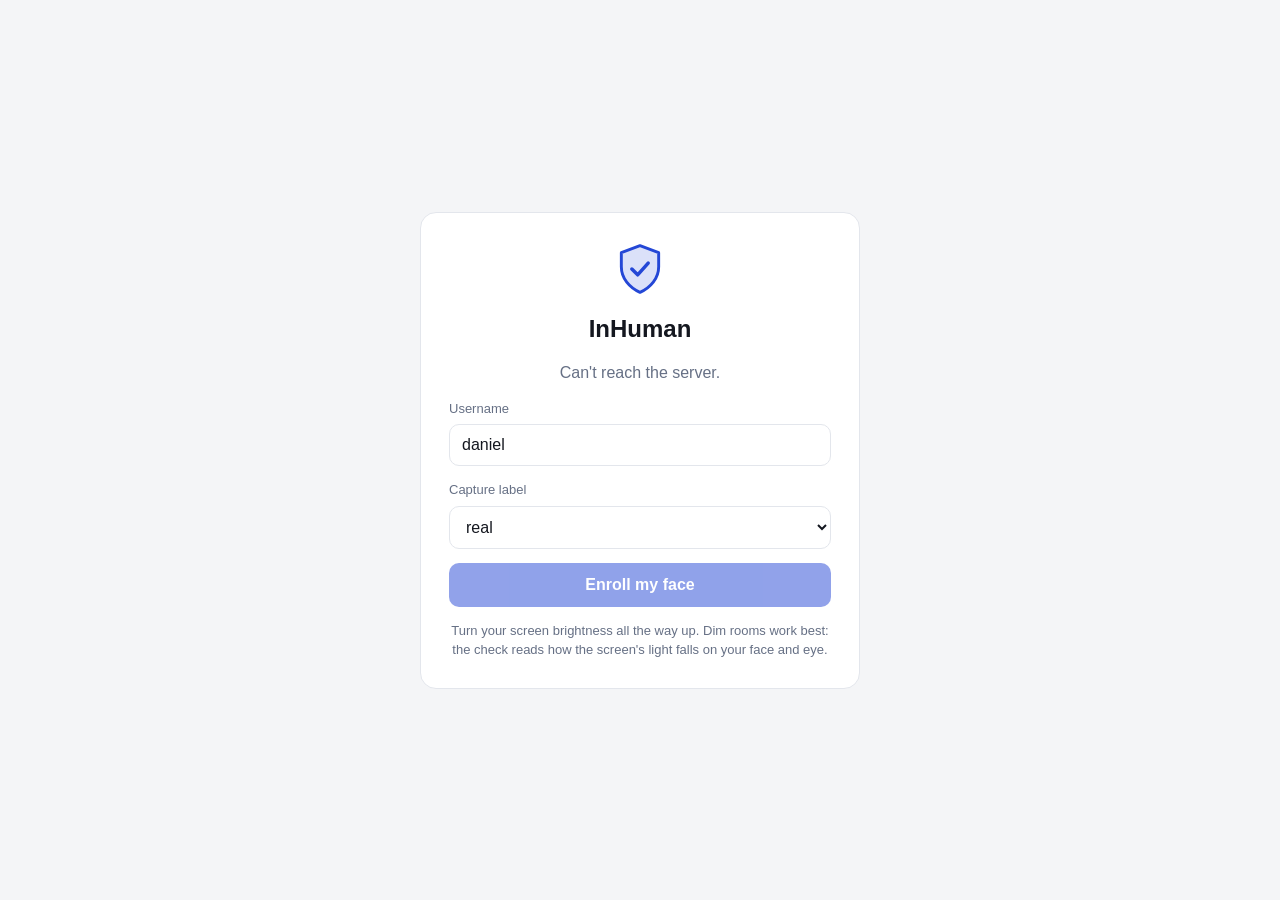
==== web/app/index.html @ 7c973fe4 "Web: vendored face+iris tracker, results replay, capture list - web/app/track.js wraps MediaPipe Fac" ====
<!doctype html>
<html lang="en">
<head>
<meta charset="utf-8">
<meta name="viewport" content="width=device-width, initial-scale=1">
<title>InHuman</title>
<link rel="stylesheet" href="style.css">
<link rel="stylesheet" href="results.css">
</head>
<body>
<main id="app">

  <!-- Home: waiting for a sign-in request -->
  <section id="home" class="screen">
    <div class="card center">
      <div class="logo" aria-hidden="true">
        <svg viewBox="0 0 48 48" width="56" height="56"><path d="M24 4 8 10v12c0 10 7 18 16 22 9-4 16-12 16-22V10L24 4Z" fill="currentColor" opacity=".16"/><path d="M24 4 8 10v12c0 10 7 18 16 22 9-4 16-12 16-22V10L24 4Z" fill="none" stroke="currentColor" stroke-width="2.5" stroke-linejoin="round"/><path d="m17 24 5 5 9-10" fill="none" stroke="currentColor" stroke-width="3" stroke-linecap="round" stroke-linejoin="round"/></svg>
      </div>
      <h1>InHuman</h1>
      <p id="injectNote" class="testNote" hidden>Attack test: the camera is replaced by the live face swap</p>
      <p id="status" class="muted">Connecting…</p>
      <label class="field">Username
        <input id="user" autocomplete="off" spellcheck="false">
      </label>
      <div class="row">
        <label class="field grow">Capture label
          <select id="label">
            <option>real</option><option>screen-attack</option><option>inject-attack</option><option>replay</option><option>print</option>
          </select>
        </label>
      </div>
      <button id="btnTest" class="secondary" hidden>Run a test check</button>
      <button id="btnEnroll" class="primary">Enroll my face</button>
      <p class="fine muted">Turn your screen brightness all the way up. Dim rooms work best: the check reads how the screen's light falls on your face and eye.</p>
    </div>
  </section>

  <!-- Approve a request from a relying party -->
  <section id="approve" class="screen" hidden>
    <div class="card center">
      <h1>Sign-in request</h1>
      <p id="approveText" class="muted"></p>
      <button id="btnApprove" class="primary">Verify it's me</button>
      <button id="btnDeny" class="danger">Deny</button>
    </div>
  </section>

  <!-- Photosensitivity warning -->
  <section id="warning" class="screen" hidden>
    <div class="card center">
      <div class="warn" aria-hidden="true">⚠</div>
      <h1>Flashing colors ahead</h1>
      <p class="muted">This check fills the screen with bright colored shapes for about 5 seconds. Don't continue if you have photosensitive epilepsy. Press Esc at any time to stop.</p>
      <button id="btnContinue" class="primary">Continue</button>
      <button id="btnCancelWarn" class="secondary">Cancel</button>
    </div>
  </section>

  <!-- Camera steps: selfie, then lean in -->
  <section id="camera" class="screen" hidden>
    <div class="viewfinder">
      <video id="video" playsinline muted></video>
      <div id="guide" class="guide"></div>
      <div id="ring" class="ring" hidden><div class="eye"></div></div>
      <div id="camBanner" class="banner"></div>
      <div id="countdown" class="countdown" hidden></div>
      <div class="controls">
        <button id="btnShutter" class="shutter" aria-label="Take selfie"></button>
        <button id="btnReady" class="primary" hidden>I'm in position</button>
        <button id="btnCancelCam" class="ghost">Cancel</button>
      </div>
    </div>
  </section>

  <!-- Full-screen flash stage -->
  <div id="stage" hidden>
    <svg id="shape" xmlns="http://www.w3.org/2000/svg"></svg>
  </div>

  <section id="uploading" class="screen" hidden>
    <div class="card center">
      <div class="spinner"></div>
      <p id="uploadText" class="muted">Checking the light response and eye reflection…</p>
    </div>
  </section>

  <section id="results" class="screen" hidden>
    <div class="resultsWrap">
      <div id="verdict" class="verdict"></div>
      <div id="tiles" class="tiles"></div>
      <p id="timing" class="fine muted center"></p>
      <button id="btnDone" class="primary">Done</button>
    </div>
  </section>

  <div id="toast" class="toast" hidden></div>
</main>
<script src="app.js"></script>
<script src="results.js"></script>
<script type="module" src="track.js"></script>
</body>
</html>
---- web/app/style.css ----
:root {
  --bg: #f4f5f7; --card: #ffffff; --ink: #14171f; --muted: #667085; --line: #e3e6ec;
  --accent: #2447d6; --green: #12805c; --green-bg: #e3f6ee; --red: #b42318; --red-bg: #fdecea;
  --yellow: #9a6700; --yellow-bg: #fff4d6;
}
@media (prefers-color-scheme: dark) {
  :root { --bg: #0e1116; --card: #171b22; --ink: #eef1f6; --muted: #98a2b3; --line: #2a303b;
    --accent: #7d9bff; --green: #4ad6a3; --green-bg: #10302a; --red: #ff8a7a; --red-bg: #3a1815;
    --yellow: #f2c14e; --yellow-bg: #362b0e; }
}
* { box-sizing: border-box; }
html, body { height: 100%; }
body { margin: 0; background: var(--bg); color: var(--ink);
  font: 16px/1.5 -apple-system, BlinkMacSystemFont, "Segoe UI", Inter, sans-serif; }
[hidden] { display: none !important; }

.screen { min-height: 100vh; display: grid; place-items: center; padding: 24px 16px; }
.card { width: min(440px, 100%); background: var(--card); border: 1px solid var(--line);
  border-radius: 16px; padding: 28px; display: flex; flex-direction: column; gap: 14px; }
.center { text-align: center; align-items: stretch; }
.logo { color: var(--accent); display: flex; justify-content: center; }
.warn { font-size: 46px; color: var(--yellow); line-height: 1; }
h1 { font-size: 24px; margin: 0; }
.muted { color: var(--muted); margin: 0; }
.fine { font-size: 13px; }
.testNote { margin: 0; padding: 8px 10px; border-radius: 10px; background: var(--red-bg); color: var(--red); font-size: 13px; font-weight: 600; }
.row { display: flex; gap: 10px; } .grow { flex: 1; }
.field { display: flex; flex-direction: column; gap: 6px; font-size: 13px; color: var(--muted); text-align: left; }
input, select { padding: 11px 12px; border-radius: 10px; border: 1px solid var(--line);
  background: transparent; color: var(--ink); font-size: 16px; }
button { padding: 13px 16px; border: 0; border-radius: 10px; font-size: 16px; font-weight: 600; cursor: pointer; }
button:disabled { opacity: .5; cursor: default; }
.primary { background: var(--accent); color: #fff; }
.secondary { background: transparent; color: var(--ink); border: 1px solid var(--line); }
.danger { background: transparent; color: var(--red); }
.ghost { background: rgba(0,0,0,.45); color: #fff; }

/* Camera */
#camera { padding: 0; background: #000; }
.viewfinder { position: relative; width: 100vw; height: 100vh; overflow: hidden; }
#video { width: 100%; height: 100%; object-fit: cover; transform: scaleX(-1); background: #000; }
.guide { position: absolute; left: 50%; top: 50%; transform: translate(-50%, -50%);
  border: 3px dashed rgba(255,255,255,.9); border-radius: 50%; pointer-events: none;
  transition: width .35s ease, height .35s ease; }
.guide.selfie { width: 44vh; height: 58vh; }
.guide.close { display: none; }
/* Iris-sized ring: a precise distance cue (sized in app.js from the camera frame). */
.ring { position: absolute; left: 50%; top: 50%; transform: translate(-50%, -50%); border: 3px solid #fff;
  border-radius: 50%; pointer-events: none; box-shadow: 0 0 0 1px rgba(0,0,0,.35); }
/* Locked onto a real eye: the ring stops being a target and becomes a readout. */
.ring.tracked { border-color: #7d9bff; border-style: solid; box-shadow: 0 0 0 1px rgba(0,0,0,.45), 0 0 22px rgba(125,155,255,.55); }
.ring.tracked.near { border-color: #3ddc97; box-shadow: 0 0 0 1px rgba(0,0,0,.45), 0 0 26px rgba(61,220,151,.7); }
.ring.tracked .eye { opacity: .35; }
.ring .eye { position: absolute; left: 50%; top: 50%; width: 270%; height: 135%; transform: translate(-50%, -50%);
  border: 2px solid rgba(255,255,255,.55); border-radius: 50%; }
.banner { position: absolute; top: 20px; left: 50%; transform: translateX(-50%); width: min(620px, 92vw);
  background: rgba(20,23,31,.72); color: #fff; backdrop-filter: blur(10px); border-radius: 14px;
  padding: 14px 18px; text-align: center; }
.banner b { display: block; font-size: 20px; margin-bottom: 4px; }
.banner small { display: block; opacity: .75; margin-top: 6px; font-size: 13px; }
.controls { position: absolute; bottom: 28px; left: 0; right: 0; display: flex; flex-direction: column;
  align-items: center; gap: 12px; }
.shutter { width: 74px; height: 74px; border-radius: 50%; background: #fff; border: 5px solid rgba(0,0,0,.25); padding: 0; }
.countdown { position: absolute; inset: 0; display: grid; place-items: center; color: #fff;
  font-size: 160px; font-weight: 800; text-shadow: 0 4px 30px rgba(0,0,0,.6); }

/* Flash stage: fills the screen, no chrome, no transitions (changes must be hard steps) */
#stage { position: fixed; inset: 0; background: #000; z-index: 50; cursor: none; }
#shape { position: absolute; inset: 0; width: 100%; height: 100%; }

.spinner { width: 40px; height: 40px; margin: 0 auto; border-radius: 50%; border: 4px solid var(--accent);
  border-right-color: transparent; animation: spin .9s linear infinite; }
@keyframes spin { to { transform: rotate(360deg); } }

.toast { position: fixed; left: 50%; bottom: 28px; transform: translateX(-50%); z-index: 60;
  background: var(--red-bg); color: var(--red); border: 1px solid currentColor; border-radius: 12px;
  padding: 12px 16px; width: min(560px, 92vw); text-align: center; }
---- web/app/results.css ----
/* Results */
#results { align-items: start; }
.resultsWrap { width: min(760px, 100%); display: flex; flex-direction: column; gap: 14px; padding-bottom: 40px; }
.verdict { border-radius: 16px; padding: 18px 20px; display: flex; gap: 16px; align-items: center; }
.verdict .mark { font-size: 40px; line-height: 1; }
.verdict h2 { margin: 0; font-size: 22px; } .verdict p { margin: 2px 0 0; }
.verdict.verified { background: var(--green-bg); color: var(--green); }
.verdict.unverified { background: var(--red-bg); color: var(--red); }
.verdict.unverifiable { background: var(--yellow-bg); color: var(--yellow); }
.tiles { display: grid; grid-template-columns: repeat(auto-fit, minmax(330px, 1fr)); gap: 12px; }
.tile { background: var(--card); border: 1px solid var(--line); border-radius: 16px; padding: 16px;
  display: flex; flex-direction: column; gap: 8px; }
.tile .name { display: flex; align-items: center; gap: 8px; font-size: 12px; font-weight: 600;
  letter-spacing: .05em; text-transform: uppercase; color: var(--muted); }
.dot { width: 11px; height: 11px; border-radius: 50%; }
.dot.green { background: var(--green); } .dot.red { background: var(--red); } .dot.yellow { background: var(--yellow); }
.tile .headline { font-size: 20px; font-weight: 650; }
.tile .detail { font-size: 13px; color: var(--muted); }
.tile canvas { width: 100%; height: 120px; }
.crops { display: grid; grid-template-columns: repeat(auto-fill, minmax(84px, 1fr)); gap: 8px; }
.crop img { width: 100%; border-radius: 8px; display: block; image-rendering: pixelated; }
.crop .cap { font-size: 11px; color: var(--muted); display: flex; gap: 4px; justify-content: center; align-items: center; }
.ok { color: var(--green); } .bad { color: var(--red); }
.selfieThumb { width: 84px; height: 84px; border-radius: 50%; object-fit: cover; transform: scaleX(-1); }
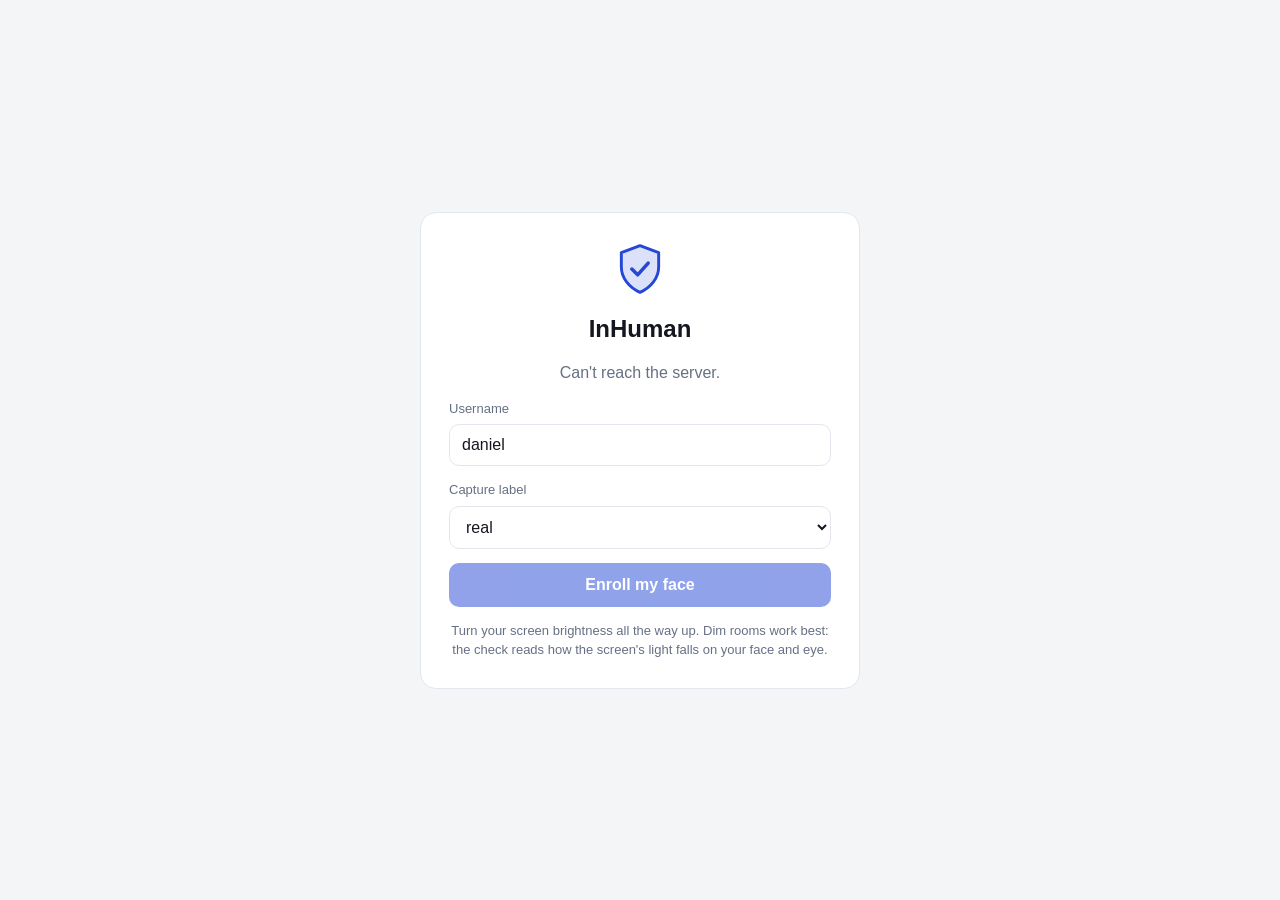
==== commit 572b12ad: "Web: hands-free check driven by live face tracking The selfie fires when the face is framed and stil" ====
--- a/web/app/index.html
+++ b/web/app/index.html
@@ -4,7 +4,9 @@
 <meta charset="utf-8">
 <meta name="viewport" content="width=device-width, initial-scale=1">
 <title>InHuman</title>
+<link rel="stylesheet" href="tokens.css">
 <link rel="stylesheet" href="style.css">
+<link rel="stylesheet" href="camera.css">
 <link rel="stylesheet" href="results.css">
 </head>
 <body>
@@ -63,6 +65,10 @@
       <div id="guide" class="guide"></div>
       <div id="ring" class="ring" hidden><div class="eye"></div></div>
       <div id="camBanner" class="banner"></div>
+      <div id="hud" class="hud" hidden>
+        <div class="hudDot"></div>
+        <div><div id="hudMain" class="hudMain"></div><div id="hudSub" class="hudSub num"></div></div>
+      </div>
       <div id="countdown" class="countdown" hidden></div>
       <div class="controls">
         <button id="btnShutter" class="shutter" aria-label="Take selfie"></button>
--- a/web/app/tokens.css
+++ b/web/app/tokens.css
@@ -0,0 +1,35 @@
+/* InHuman design tokens. One look everywhere: dark, minimal, instrument-like.
+   Every InHuman surface (app shell, camera HUD, results, the panel embedded in a relying
+   party's page) reads these; nothing hard-codes a colour. */
+:root {
+  --bg: #0a0c10;            /* page */
+  --surface: #11141a;       /* cards */
+  --raised: #171b23;        /* things on cards */
+  --line: #232936;          /* 1px hairlines */
+  --text: #eceff5;
+  --text-2: #9aa3b5;        /* secondary */
+  --text-3: #5f6878;        /* labels, captions */
+
+  --accent: #6e8bff;        /* brand, tracking, progress */
+  --accent-soft: rgba(110, 139, 255, .14);
+  --ok: #35d49a;            /* verified */
+  --ok-soft: rgba(53, 212, 154, .13);
+  --bad: #ff5d5d;           /* rejected */
+  --bad-soft: rgba(255, 93, 93, .13);
+  --warn: #ffb547;          /* couldn't verify */
+  --warn-soft: rgba(255, 181, 71, .13);
+
+  --font: -apple-system, BlinkMacSystemFont, "SF Pro Text", Inter, "Segoe UI", sans-serif;
+  --mono: ui-monospace, "SF Mono", SFMono-Regular, Menlo, monospace;
+  --r-sm: 10px; --r: 14px; --r-lg: 20px;
+  --ease: cubic-bezier(.2, .8, .2, 1);
+  --fast: 180ms; --med: 320ms; --slow: 520ms;
+}
+
+/* Small uppercase data label, used above every number. */
+.label { font: 600 11px/1 var(--mono); letter-spacing: .08em; text-transform: uppercase; color: var(--text-3); }
+.num { font-variant-numeric: tabular-nums; }
+
+@media (prefers-reduced-motion: reduce) {
+  *, *::before, *::after { animation-duration: 1ms !important; transition-duration: 1ms !important; }
+}
--- a/web/app/style.css
+++ b/web/app/style.css
@@ -35,39 +35,6 @@
 .danger { background: transparent; color: var(--red); }
 .ghost { background: rgba(0,0,0,.45); color: #fff; }
 
-/* Camera */
-#camera { padding: 0; background: #000; }
-.viewfinder { position: relative; width: 100vw; height: 100vh; overflow: hidden; }
-#video { width: 100%; height: 100%; object-fit: cover; transform: scaleX(-1); background: #000; }
-.guide { position: absolute; left: 50%; top: 50%; transform: translate(-50%, -50%);
-  border: 3px dashed rgba(255,255,255,.9); border-radius: 50%; pointer-events: none;
-  transition: width .35s ease, height .35s ease; }
-.guide.selfie { width: 44vh; height: 58vh; }
-.guide.close { display: none; }
-/* Iris-sized ring: a precise distance cue (sized in app.js from the camera frame). */
-.ring { position: absolute; left: 50%; top: 50%; transform: translate(-50%, -50%); border: 3px solid #fff;
-  border-radius: 50%; pointer-events: none; box-shadow: 0 0 0 1px rgba(0,0,0,.35); }
-/* Locked onto a real eye: the ring stops being a target and becomes a readout. */
-.ring.tracked { border-color: #7d9bff; border-style: solid; box-shadow: 0 0 0 1px rgba(0,0,0,.45), 0 0 22px rgba(125,155,255,.55); }
-.ring.tracked.near { border-color: #3ddc97; box-shadow: 0 0 0 1px rgba(0,0,0,.45), 0 0 26px rgba(61,220,151,.7); }
-.ring.tracked .eye { opacity: .35; }
-.ring .eye { position: absolute; left: 50%; top: 50%; width: 270%; height: 135%; transform: translate(-50%, -50%);
-  border: 2px solid rgba(255,255,255,.55); border-radius: 50%; }
-.banner { position: absolute; top: 20px; left: 50%; transform: translateX(-50%); width: min(620px, 92vw);
-  background: rgba(20,23,31,.72); color: #fff; backdrop-filter: blur(10px); border-radius: 14px;
-  padding: 14px 18px; text-align: center; }
-.banner b { display: block; font-size: 20px; margin-bottom: 4px; }
-.banner small { display: block; opacity: .75; margin-top: 6px; font-size: 13px; }
-.controls { position: absolute; bottom: 28px; left: 0; right: 0; display: flex; flex-direction: column;
-  align-items: center; gap: 12px; }
-.shutter { width: 74px; height: 74px; border-radius: 50%; background: #fff; border: 5px solid rgba(0,0,0,.25); padding: 0; }
-.countdown { position: absolute; inset: 0; display: grid; place-items: center; color: #fff;
-  font-size: 160px; font-weight: 800; text-shadow: 0 4px 30px rgba(0,0,0,.6); }
-
-/* Flash stage: fills the screen, no chrome, no transitions (changes must be hard steps) */
-#stage { position: fixed; inset: 0; background: #000; z-index: 50; cursor: none; }
-#shape { position: absolute; inset: 0; width: 100%; height: 100%; }
-
 .spinner { width: 40px; height: 40px; margin: 0 auto; border-radius: 50%; border: 4px solid var(--accent);
   border-right-color: transparent; animation: spin .9s linear infinite; }
 @keyframes spin { to { transform: rotate(360deg); } }
--- a/web/app/camera.css
+++ b/web/app/camera.css
@@ -0,0 +1,53 @@
+/* Camera steps, the tracking HUD and the full-screen flash stage. Owned by the check flow (app.js). */
+/* Camera */
+#camera { padding: 0; background: #000; }
+.viewfinder { position: relative; width: 100vw; height: 100vh; overflow: hidden; }
+#video { width: 100%; height: 100%; object-fit: cover; transform: scaleX(-1); background: #000; }
+.guide { position: absolute; left: 50%; top: 50%; transform: translate(-50%, -50%);
+  border: 3px dashed rgba(255,255,255,.9); border-radius: 50%; pointer-events: none;
+  transition: width .35s ease, height .35s ease; }
+.guide.selfie { width: 44vh; height: 58vh; }
+.guide.close { display: none; }
+.guide.locked { border-color: var(--ok); border-style: solid; }
+/* Iris ring. Before tracking it is a target at the centre; once the tracker has the eye it
+   sits on the iris at true size and becomes a readout. */
+.ring { position: absolute; left: 50%; top: 50%; transform: translate(-50%, -50%);
+  border: 2px solid rgba(255,255,255,.85); border-radius: 50%; pointer-events: none;
+  box-shadow: 0 0 0 1px rgba(0,0,0,.35);
+  transition: width var(--fast) var(--ease), height var(--fast) var(--ease),
+              left var(--fast) var(--ease), top var(--fast) var(--ease), border-color var(--fast); }
+.ring.tracked { border-color: var(--accent); box-shadow: 0 0 0 1px rgba(0,0,0,.45), 0 0 26px var(--accent-soft); }
+.ring.tracked.near { border-color: var(--ok); box-shadow: 0 0 0 1px rgba(0,0,0,.45), 0 0 30px var(--ok-soft); }
+.ring.tracked .eye { opacity: .3; }
+
+/* Live readout while tracking. */
+.hud { position: absolute; left: 50%; bottom: 122px; transform: translateX(-50%);
+  display: flex; align-items: center; gap: 12px; padding: 11px 18px 11px 14px;
+  background: rgba(10,12,16,.78); backdrop-filter: blur(14px); color: var(--text);
+  border: 1px solid var(--line); border-radius: 999px; pointer-events: none;
+  transition: border-color var(--fast) var(--ease); }
+.hud .hudDot { width: 9px; height: 9px; border-radius: 50%; background: var(--text-3); flex: none;
+  transition: background var(--fast); }
+.hud.hunting .hudDot { background: var(--text-3); animation: pulse 1.2s ease-in-out infinite; }
+.hud.warn { border-color: var(--warn); } .hud.warn .hudDot { background: var(--warn); }
+.hud.good { border-color: var(--ok); } .hud.good .hudDot { background: var(--ok); }
+.hudMain { font-size: 15px; font-weight: 650; line-height: 1.2; }
+.hudSub { font: 500 12px/1.3 var(--mono); color: var(--text-2); }
+@keyframes pulse { 0%, 100% { opacity: .35; } 50% { opacity: 1; } }
+.ring .eye { position: absolute; left: 50%; top: 50%; width: 270%; height: 135%; transform: translate(-50%, -50%);
+  border: 2px solid rgba(255,255,255,.55); border-radius: 50%; }
+.banner { position: absolute; top: 20px; left: 50%; transform: translateX(-50%); width: min(620px, 92vw);
+  background: rgba(20,23,31,.72); color: #fff; backdrop-filter: blur(10px); border-radius: 14px;
+  padding: 14px 18px; text-align: center; }
+.banner b { display: block; font-size: 20px; margin-bottom: 4px; }
+.banner small { display: block; opacity: .75; margin-top: 6px; font-size: 13px; }
+.controls { position: absolute; bottom: 28px; left: 0; right: 0; display: flex; flex-direction: column;
+  align-items: center; gap: 12px; }
+.shutter { width: 74px; height: 74px; border-radius: 50%; background: #fff; border: 5px solid rgba(0,0,0,.25); padding: 0; }
+.countdown { position: absolute; inset: 0; display: grid; place-items: center; color: #fff;
+  font-size: 160px; font-weight: 800; text-shadow: 0 4px 30px rgba(0,0,0,.6); }
+
+/* Flash stage: fills the screen, no chrome, no transitions (changes must be hard steps) */
+#stage { position: fixed; inset: 0; background: #000; z-index: 50; cursor: none; }
+#shape { position: absolute; inset: 0; width: 100%; height: 100%; }
+
--- a/web/app/results.css
+++ b/web/app/results.css
@@ -1,25 +1,228 @@
-/* Results */
-#results { align-items: start; }
-.resultsWrap { width: min(760px, 100%); display: flex; flex-direction: column; gap: 14px; padding-bottom: 40px; }
-.verdict { border-radius: 16px; padding: 18px 20px; display: flex; gap: 16px; align-items: center; }
-.verdict .mark { font-size: 40px; line-height: 1; }
-.verdict h2 { margin: 0; font-size: 22px; } .verdict p { margin: 2px 0 0; }
-.verdict.verified { background: var(--green-bg); color: var(--green); }
-.verdict.unverified { background: var(--red-bg); color: var(--red); }
-.verdict.unverifiable { background: var(--yellow-bg); color: var(--yellow); }
-.tiles { display: grid; grid-template-columns: repeat(auto-fit, minmax(330px, 1fr)); gap: 12px; }
-.tile { background: var(--card); border: 1px solid var(--line); border-radius: 16px; padding: 16px;
-  display: flex; flex-direction: column; gap: 8px; }
-.tile .name { display: flex; align-items: center; gap: 8px; font-size: 12px; font-weight: 600;
-  letter-spacing: .05em; text-transform: uppercase; color: var(--muted); }
-.dot { width: 11px; height: 11px; border-radius: 50%; }
-.dot.green { background: var(--green); } .dot.red { background: var(--red); } .dot.yellow { background: var(--yellow); }
-.tile .headline { font-size: 20px; font-weight: 650; }
-.tile .detail { font-size: 13px; color: var(--muted); }
-.tile canvas { width: 100%; height: 120px; }
-.crops { display: grid; grid-template-columns: repeat(auto-fill, minmax(84px, 1fr)); gap: 8px; }
-.crop img { width: 100%; border-radius: 8px; display: block; image-rendering: pixelated; }
-.crop .cap { font-size: 11px; color: var(--muted); display: flex; gap: 4px; justify-content: center; align-items: center; }
-.ok { color: var(--green); } .bad { color: var(--red); }
-.selfieThumb { width: 84px; height: 84px; border-radius: 50%; object-fit: cover; transform: scaleX(-1); }
-
+/* Results screen: always dark, whatever the system theme. Everything is scoped under #results.
+   The variable names style.css uses (--bg, --card, --ink, ...) are redefined here too, so any
+   shared class (.primary, .muted) that lands inside the results screen takes the dark values. */
+
+#results {
+  --bg: #07090d; --surface: #0f131a; --surface2: #151a23; --hair: #232a36;
+  --text: #eef2f7; --text2: #b9c2d0; --muted: #8b96a8; --accent: #6ea8ff;
+  --ok: #3ddc97; --bad: #ff6b5e; --warn: #f2c14e;
+  --ok-rgb: 61,220,151; --bad-rgb: 255,107,94; --warn-rgb: 242,193,78; --accent-rgb: 110,168,255;
+  --card: var(--surface); --ink: var(--text); --line: var(--hair);
+  --green: var(--ok); --red: var(--bad); --yellow: var(--warn);
+  --green-bg: rgba(var(--ok-rgb), .12); --red-bg: rgba(var(--bad-rgb), .12); --yellow-bg: rgba(var(--warn-rgb), .12);
+  --mono: ui-monospace, "SF Mono", Menlo, Consolas, monospace;
+  --ease: cubic-bezier(.2, .8, .2, 1);
+  --st: var(--ok-rgb);
+  background: #07090d;
+  color: var(--text);
+  color-scheme: dark;
+  font-family: -apple-system, BlinkMacSystemFont, "SF Pro Display", "SF Pro Text", Inter, system-ui, sans-serif;
+  -webkit-font-smoothing: antialiased;
+  min-height: 100vh; min-height: 100dvh;
+  place-items: start center;
+  padding: clamp(20px, 4vh, 44px) 16px 48px;
+}
+/* The page behind the screen goes dark as well, so overscroll and the scrollbar match. */
+html:has(#results:not([hidden])) { background: #07090d; color-scheme: dark; }
+html:has(#results:not([hidden])) body { background: #07090d; }
+
+#results .st-ok { --st: var(--ok-rgb); }
+#results .st-bad { --st: var(--bad-rgb); }
+#results .st-warn { --st: var(--warn-rgb); }
+
+#results .resultsWrap { width: min(860px, 100%); display: flex; flex-direction: column; gap: 14px; }
+#results .num { font-family: var(--mono); font-variant-numeric: tabular-nums; letter-spacing: -.01em; }
+#results .eyebrow { font-size: 11px; font-weight: 600; letter-spacing: .12em; text-transform: uppercase; color: var(--muted); }
+#results .eyebrow.pad { padding: 4px 4px 0; }
+#results .tech { display: inline-flex; flex-wrap: wrap; gap: 6px; align-items: baseline; font-size: 12px; color: var(--muted); margin: 0; }
+#results .tech .num { font-size: 11.5px; }
+#results .techKey { font-size: 10px; letter-spacing: .1em; text-transform: uppercase; color: var(--muted); opacity: .8; }
+#results .muted { color: var(--muted); }
+
+/* Staged reveal */
+#results .rv { opacity: 0; transform: translateY(14px); animation: ih-rise 450ms var(--ease) both; animation-delay: calc(var(--i, 0) * 120ms); }
+@keyframes ih-rise { to { opacity: 1; transform: none; } }
+
+/* ---------- Hero ---------- */
+#results .hero {
+  position: relative; overflow: hidden; text-align: center;
+  padding: 40px 28px 30px; border-radius: 16px;
+  background: var(--surface); border: 1px solid var(--hair);
+  box-shadow: 0 0 0 1px rgba(var(--st), .08), 0 30px 90px -30px rgba(var(--st), .35), 0 0 60px -20px rgba(var(--st), .25);
+  display: flex; flex-direction: column; align-items: center; gap: 8px;
+}
+#results .heroGlow { position: absolute; inset: -40% 0 auto; height: 150%; pointer-events: none;
+  background: radial-gradient(60% 55% at 50% 22%, rgba(var(--st), .16), transparent 70%); }
+#results .mark { width: 108px; height: 108px; position: relative; filter: drop-shadow(0 0 14px rgba(var(--st), .35)); }
+#results .mk-ticks { fill: none; stroke: rgba(var(--st), .35); stroke-width: 1.2; stroke-dasharray: 1 5.5; stroke-linecap: butt; opacity: 0;
+  animation: ih-fade 600ms var(--ease) 700ms both; }
+#results .mk-disc { fill: rgba(var(--st), .09); opacity: 0; animation: ih-fade 500ms var(--ease) 350ms both; }
+#results .mk-ring { fill: none; stroke: rgb(var(--st)); stroke-width: 2.5; stroke-linecap: round;
+  stroke-dasharray: 100; stroke-dashoffset: 100; animation: ih-draw 750ms var(--ease) 120ms both; }
+#results .mk-glyph { fill: none; stroke: rgb(var(--st)); stroke-width: 5.5; stroke-linecap: round; stroke-linejoin: round;
+  stroke-dasharray: 100; stroke-dashoffset: 100; animation: ih-draw 420ms var(--ease) 620ms both; }
+#results .mk-late { animation-delay: 820ms; }
+#results .mk-dot { fill: rgb(var(--st)); opacity: 0; animation: ih-fade 250ms var(--ease) 1000ms both; }
+@keyframes ih-draw { 0% { stroke-dashoffset: 100; opacity: 0; } 2% { opacity: 1; } 100% { stroke-dashoffset: 0; opacity: 1; } }
+@keyframes ih-fade { to { opacity: 1; } }
+#results .heroTitle { margin: 10px 0 0; font-size: 34px; line-height: 1.12; font-weight: 700; letter-spacing: -.022em; }
+#results .heroWhy { margin: 0; max-width: 560px; font-size: 16.5px; line-height: 1.5; color: var(--text2); }
+#results .heroMeta { display: flex; flex-direction: column; align-items: center; gap: 10px; margin-top: 10px; }
+#results .chip { display: inline-block; padding: 4px 10px; border-radius: 999px; border: 1px solid var(--hair);
+  background: rgba(255,255,255,.02); font-size: 12px; color: var(--text2); }
+
+/* ---------- Panels ---------- */
+#results .stack { display: flex; flex-direction: column; gap: 14px; }
+#results .panel { background: var(--surface); border: 1px solid var(--hair); border-radius: 16px; padding: 20px; overflow: hidden; }
+#results .cardHead { display: flex; justify-content: space-between; align-items: flex-start; gap: 16px; margin-bottom: 18px; }
+#results .cardHead h3 { margin: 4px 0 6px; font-size: 20px; font-weight: 650; letter-spacing: -.015em; }
+#results .lede { margin: 0; font-size: 14px; line-height: 1.5; color: var(--muted); max-width: 560px; }
+#results .headStat { flex: none; display: inline-flex; align-items: center; gap: 8px; padding: 6px 11px; border-radius: 999px;
+  border: 1px solid var(--hair); background: var(--surface2); font-family: var(--mono); font-size: 12px; white-space: nowrap; color: var(--text2); }
+#results .dot { width: 8px; height: 8px; border-radius: 50%; flex: none; display: inline-block;
+  background: rgb(var(--st)); box-shadow: 0 0 8px rgba(var(--st), .6); }
+
+/* Meters: a track, a fill and a tick at the pass mark */
+#results .meter { margin: 14px 0 6px; }
+#results .bar { position: relative; height: 10px; border-radius: 999px; background: var(--surface2); border: 1px solid var(--hair); }
+#results .bar .fill { position: absolute; top: 0; bottom: 0; left: 0; border-radius: inherit; max-width: 100%;
+  background: linear-gradient(90deg, rgba(var(--accent-rgb), .45), var(--accent)); animation: ih-grow 900ms var(--ease) 500ms both; }
+#results .bar .fill.ok { background: linear-gradient(90deg, rgba(var(--ok-rgb), .4), var(--ok)); }
+#results .bar .fill.bad { background: linear-gradient(90deg, rgba(var(--bad-rgb), .4), var(--bad)); }
+#results .bar .fill.warn { background: linear-gradient(90deg, rgba(var(--warn-rgb), .4), var(--warn)); }
+@keyframes ih-grow { from { width: 0; } }
+#results .bar .tick { position: absolute; top: -5px; bottom: -5px; width: 2px; margin-left: -1px; border-radius: 1px; background: var(--text); }
+#results .scale { position: relative; display: flex; justify-content: space-between; margin-top: 8px; font-size: 11px; color: var(--muted); height: 14px; }
+#results .scale .pass { position: absolute; top: 0; transform: translateX(-50%); color: var(--text2); white-space: nowrap; }
+
+/* ---------- Punchline: face recognition vs InHuman ---------- */
+#results .panel.punch { padding: 0; }
+#results .versus { display: grid; grid-template-columns: 1fr auto 1fr; }
+#results .cell { padding: 20px 22px 18px; min-width: 0; }
+#results .vs { display: flex; align-items: center; justify-content: center; padding: 0 2px; position: relative; }
+#results .vs::before { content: ""; position: absolute; top: 18px; bottom: 18px; left: 50%; width: 1px; background: var(--hair); }
+#results .vs span { position: relative; z-index: 1; font-family: var(--mono); font-size: 11px; letter-spacing: .1em; text-transform: uppercase;
+  color: var(--muted); background: var(--surface); padding: 6px 4px; }
+#results .cellMain { display: flex; align-items: center; gap: 14px; margin-top: 12px; }
+#results .selfie { width: 64px; height: 64px; border-radius: 50%; object-fit: cover; transform: scaleX(-1); flex: none;
+  border: 1px solid var(--hair); box-shadow: 0 0 0 3px rgba(255,255,255,.03); background: var(--surface2); }
+#results .big { font-size: 40px; line-height: 1; font-weight: 600; letter-spacing: -.03em; }
+#results .big small { font-size: 16px; font-weight: 500; margin-left: 4px; letter-spacing: 0; color: var(--text2); }
+#results .big.dim { color: var(--muted); }
+#results .big.word { font-family: inherit; font-size: 24px; font-weight: 650; letter-spacing: -.02em; color: rgb(var(--st)); }
+#results .unit { margin-top: 6px; font-size: 13px; line-height: 1.35; color: var(--muted); }
+#results .say { display: inline-flex; align-items: center; gap: 7px; margin-top: 12px; font-size: 15px; font-weight: 600; letter-spacing: -.005em; }
+#results .say svg { width: 16px; height: 16px; }
+#results .say.ok { color: var(--ok); } #results .say.bad { color: var(--bad); } #results .say.warn { color: var(--warn); }
+#results .oursWord { display: flex; align-items: center; gap: 12px; margin-top: 12px; font-size: 32px; line-height: 1.05; font-weight: 700;
+  letter-spacing: -.025em; color: rgb(var(--st)); }
+#results .badge { display: inline-flex; align-items: center; justify-content: center; width: 40px; height: 40px; border-radius: 50%; flex: none;
+  background: rgba(var(--st), .14); box-shadow: inset 0 0 0 1px rgba(var(--st), .35); }
+#results .badge svg { width: 20px; height: 20px; }
+#results .oursWhy { margin-top: 10px; font-size: 15px; color: var(--text2); line-height: 1.4; }
+#results .sigs { display: flex; flex-wrap: wrap; gap: 6px 14px; margin-top: 14px; }
+#results .sig { display: inline-flex; align-items: center; gap: 6px; font-size: 12px; color: var(--muted); }
+#results .sig i { width: 7px; height: 7px; border-radius: 50%; }
+#results .sig.ok i { background: var(--ok); box-shadow: 0 0 6px rgba(var(--ok-rgb), .6); }
+#results .sig.bad i { background: var(--bad); box-shadow: 0 0 6px rgba(var(--bad-rgb), .6); }
+#results .sig.warn i { background: var(--warn); box-shadow: 0 0 6px rgba(var(--warn-rgb), .6); }
+#results .strip { display: flex; align-items: center; justify-content: center; gap: 10px; padding: 14px 20px; font-size: 16px; font-weight: 650;
+  letter-spacing: -.01em; border-top: 1px solid var(--hair); text-align: center; }
+#results .strip svg { width: 18px; height: 18px; flex: none; }
+#results .strip.ok { color: var(--ok); background: linear-gradient(90deg, rgba(var(--ok-rgb), .04), rgba(var(--ok-rgb), .12), rgba(var(--ok-rgb), .04)); }
+#results .strip.bad { color: var(--bad); background: linear-gradient(90deg, rgba(var(--bad-rgb), .04), rgba(var(--bad-rgb), .13), rgba(var(--bad-rgb), .04)); }
+#results .strip.warn { color: var(--warn); background: linear-gradient(90deg, rgba(var(--warn-rgb), .04), rgba(var(--warn-rgb), .12), rgba(var(--warn-rgb), .04)); }
+#results .strip.flat { color: var(--text2); background: var(--surface2); font-weight: 500; }
+
+/* ---------- Eye reflection ---------- */
+#results .film { display: flex; flex-wrap: wrap; justify-content: center; gap: 10px; }
+#results .crop { flex: 1 1 100px; min-width: 92px; max-width: 118px; margin: 0; opacity: 0;
+  animation: ih-pop 400ms var(--ease) both; animation-delay: calc(360ms + var(--j, 0) * 70ms); }
+@keyframes ih-pop { from { opacity: 0; transform: translateY(8px) scale(.97); } to { opacity: 1; transform: none; } }
+#results .cropImg { position: relative; aspect-ratio: 1; border-radius: 12px; overflow: hidden; background: #000;
+  box-shadow: 0 0 0 1px var(--hair); }
+#results .crop.ok .cropImg { box-shadow: 0 0 0 1px rgba(var(--ok-rgb), .45); }
+#results .crop.bad .cropImg { box-shadow: 0 0 0 1px rgba(var(--bad-rgb), .55); }
+#results .cropImg img { width: 100%; height: 100%; object-fit: cover; display: block; image-rendering: pixelated; }
+#results .stamp { position: absolute; top: 6px; right: 6px; width: 20px; height: 20px; border-radius: 50%; display: grid; place-items: center;
+  color: #07090d; background: var(--ok); box-shadow: 0 2px 8px rgba(0,0,0,.5); }
+#results .crop.bad .stamp { background: var(--bad); }
+#results .stamp svg { width: 13px; height: 13px; }
+#results .crop figcaption { display: flex; align-items: center; justify-content: center; gap: 7px; margin-top: 7px; font-size: 11px; color: var(--muted); }
+#results .screenGlyph { flex: none; display: block; }
+#results .readout { display: flex; flex-wrap: wrap; justify-content: space-between; align-items: center; gap: 8px 16px; margin-top: 16px; }
+#results .strong { font-size: 14px; color: var(--text); }
+#results .legendGlyph { display: inline-flex; align-items: center; gap: 8px; font-size: 12px; color: var(--muted); }
+#results .legendGlyph .screenGlyph { transform: scale(.75); transform-origin: right center; margin-right: -4px; }
+#results .facts { display: flex; flex-wrap: wrap; gap: 6px; margin-top: 12px; }
+#results .facts span { font-size: 11.5px; color: var(--muted); padding: 3px 8px; border-radius: 6px; background: var(--surface2); border: 1px solid var(--hair); }
+#results .empty { display: flex; gap: 18px; align-items: center; padding: 18px; border: 1px dashed var(--hair); border-radius: 12px; color: var(--text2); }
+#results .empty svg { width: 64px; height: 40px; flex: none; color: var(--muted); opacity: .8; }
+#results .empty p { margin: 0; font-size: 15px; line-height: 1.5; }
+#results .empty .tech { margin-top: 6px; }
+
+/* ---------- Light response ---------- */
+#results .lightBody { display: grid; grid-template-columns: 1fr 200px; gap: 20px; align-items: stretch; }
+#results .scopeBox { min-width: 0; border-radius: 12px; background: #090c12; border: 1px solid var(--hair); padding: 8px 8px 6px; }
+#results .scopeBox.none { display: grid; place-items: center; min-height: 160px; color: var(--muted); font-size: 14px; }
+#results canvas.scope { display: block; width: 100%; height: 180px; }
+#results .legend { display: flex; flex-wrap: wrap; gap: 6px 18px; padding: 8px 6px 2px; font-size: 12px; color: var(--muted); }
+#results .legend span { display: inline-flex; align-items: center; gap: 8px; }
+#results .ln { display: inline-block; width: 22px; height: 0; border-top: 2px solid var(--text2); }
+#results .ln.dash { border-top-style: dashed; opacity: .8; }
+#results .lagStat { display: flex; flex-direction: column; justify-content: center; padding: 10px 4px; }
+#results .lagStat .big { color: rgb(var(--st)); }
+#results .lagStat .meter { margin-top: 18px; }
+#results .lagStat .facts { margin-top: 10px; }
+
+/* ---------- Remaining checks ---------- */
+#results .panel.rows { display: flex; flex-direction: column; gap: 0; padding: 14px 20px; }
+#results .row { display: grid; grid-template-columns: auto 1fr auto auto; align-items: center; gap: 14px; padding: 13px 0; border-top: 1px solid var(--hair); }
+#results .row:nth-child(2) { border-top: 0; }
+#results .row .dot { margin-top: 1px; }
+#results .rowMain { min-width: 0; }
+#results .rowName { font-size: 15px; font-weight: 600; letter-spacing: -.005em; }
+#results .rowBlurb { font-size: 13px; color: var(--muted); margin-top: 2px; line-height: 1.4; }
+#results .rowDetail { font-size: 11.5px; color: var(--muted); margin-top: 6px; opacity: .85; overflow-wrap: anywhere; }
+#results .rowHead { font-size: 15px; color: var(--text); text-align: right; white-space: nowrap; }
+#results .spark { width: 96px; height: 26px; color: rgb(var(--st)); opacity: .9; }
+
+/* ---------- Footer ---------- */
+#results #btnDone { align-self: center; min-width: 220px; margin-top: 10px; padding: 14px 28px; border-radius: 12px;
+  background: var(--accent); color: #07090d; font-weight: 650; font-size: 16px; box-shadow: 0 8px 30px -10px rgba(var(--accent-rgb), .6);
+  transition: transform 250ms var(--ease), box-shadow 250ms var(--ease); }
+#results #btnDone:hover { transform: translateY(-1px); box-shadow: 0 12px 34px -10px rgba(var(--accent-rgb), .75); }
+#results #btnDone:active { transform: translateY(0); }
+#results .logLink { align-self: center; font-size: 13.5px; color: var(--muted); text-decoration: none; padding: 6px 10px; border-radius: 8px;
+  transition: color 250ms var(--ease), background 250ms var(--ease); }
+#results .logLink:hover { color: var(--text); background: rgba(255,255,255,.04); }
+
+/* ---------- Phone ---------- */
+@media (max-width: 640px) {
+  #results { padding: 20px 16px 40px; }
+  #results .hero { padding: 32px 18px 24px; }
+  #results .heroTitle { font-size: 28px; }
+  #results .heroWhy { font-size: 15.5px; }
+  #results .panel { padding: 16px; }
+  #results .cardHead { flex-direction: column; gap: 10px; margin-bottom: 14px; }
+  #results .cardHead h3 { font-size: 18px; }
+  #results .versus { grid-template-columns: 1fr; }
+  #results .cell { padding: 16px 16px 14px; }
+  #results .vs { padding: 0; }
+  #results .vs::before { top: 50%; bottom: auto; left: 16px; right: 16px; width: auto; height: 1px; }
+  #results .vs span { padding: 2px 8px; }
+  #results .lightBody { grid-template-columns: 1fr; }
+  #results .lagStat { flex-direction: row; flex-wrap: wrap; align-items: center; column-gap: 20px; padding: 2px 4px; }
+  #results .lagStat .unit { flex: 1; min-width: 140px; margin-top: 0; }
+  #results .lagStat .meter, #results .lagStat .facts { flex-basis: 100%; }
+  #results .lagStat .meter { margin-top: 12px; }
+  #results canvas.scope { height: 160px; }
+  #results .row { grid-template-columns: auto 1fr auto; }
+  #results .row .spark { display: none; }
+  #results #btnDone { align-self: stretch; }
+}
+
+@media (prefers-reduced-motion: reduce) {
+  #results .rv, #results .crop, #results .mk-ticks, #results .mk-disc, #results .mk-ring, #results .mk-glyph, #results .mk-dot, #results .bar .fill {
+    animation: none; opacity: 1; transform: none; stroke-dashoffset: 0; }
+}
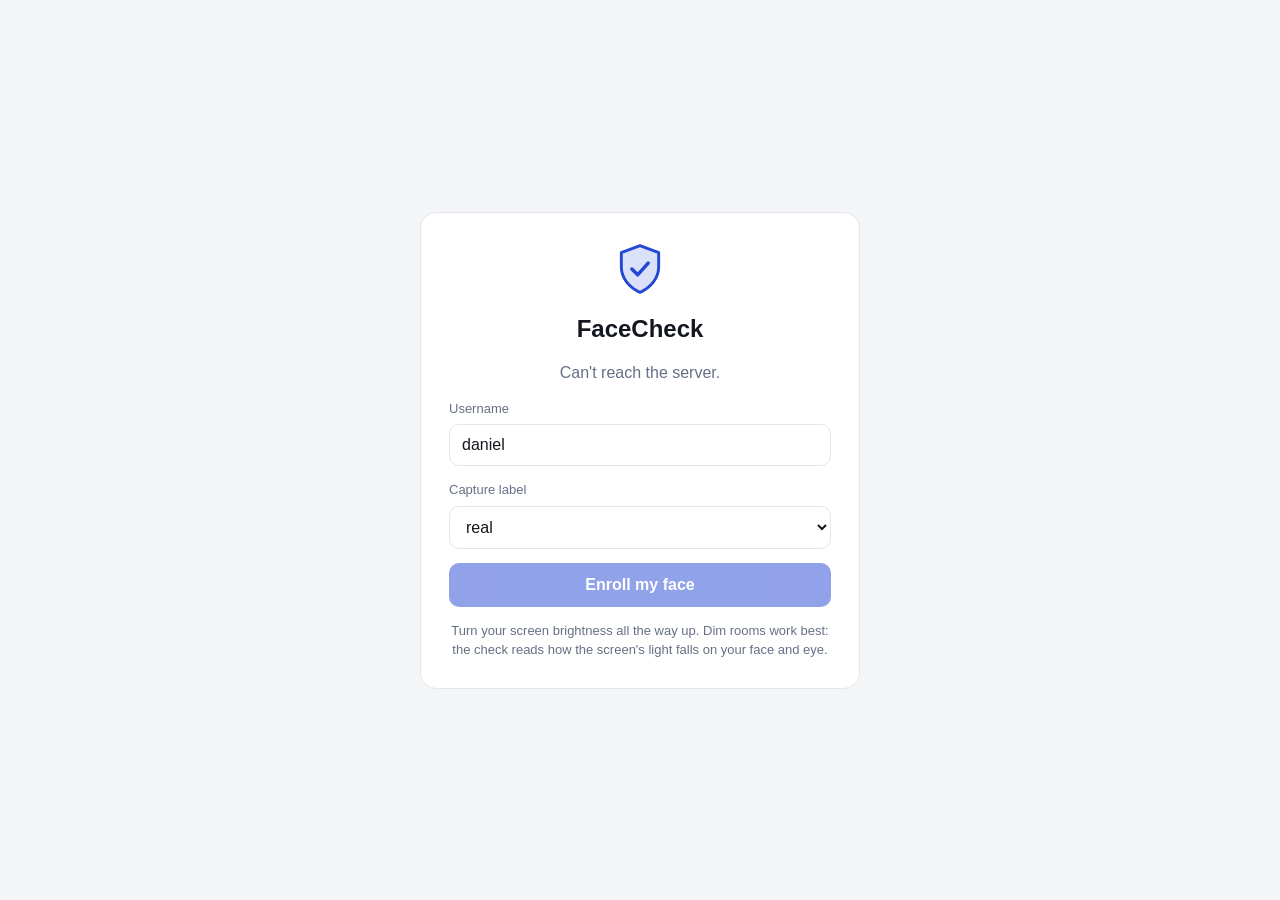
==== commit 1ec4180d: "Rename to FaceCheck; almond eye outline; head-on prompt; drop filler text - InHuman is FaceCheck eve" ====
--- a/web/app/index.html
+++ b/web/app/index.html
@@ -3,7 +3,7 @@
 <head>
 <meta charset="utf-8">
 <meta name="viewport" content="width=device-width, initial-scale=1">
-<title>InHuman</title>
+<title>FaceCheck</title>
 <link rel="stylesheet" href="tokens.css">
 <link rel="stylesheet" href="style.css">
 <link rel="stylesheet" href="camera.css">
@@ -18,7 +18,7 @@
       <div class="logo" aria-hidden="true">
         <svg viewBox="0 0 48 48" width="56" height="56"><path d="M24 4 8 10v12c0 10 7 18 16 22 9-4 16-12 16-22V10L24 4Z" fill="currentColor" opacity=".16"/><path d="M24 4 8 10v12c0 10 7 18 16 22 9-4 16-12 16-22V10L24 4Z" fill="none" stroke="currentColor" stroke-width="2.5" stroke-linejoin="round"/><path d="m17 24 5 5 9-10" fill="none" stroke="currentColor" stroke-width="3" stroke-linecap="round" stroke-linejoin="round"/></svg>
       </div>
-      <h1>InHuman</h1>
+      <h1>FaceCheck</h1>
       <p id="injectNote" class="testNote" hidden>Attack test: the camera is replaced by the live face swap</p>
       <p id="status" class="muted">Connecting…</p>
       <label class="field">Username
@@ -69,7 +69,10 @@
         <div class="hudDot"></div>
         <div><div id="hudMain" class="hudMain"></div><div id="hudSub" class="hudSub num"></div></div>
       </div>
-      <div id="countdown" class="countdown" hidden></div>
+      <div id="countdown" class="countdown" hidden>
+        <div id="countdownNum" class="countdownNum num"></div>
+        <div class="countdownNote">Look at the camera head-on and make sure nothing is covering your eyes</div>
+      </div>
       <div class="controls">
         <button id="btnShutter" class="shutter" aria-label="Take selfie"></button>
         <button id="btnReady" class="primary" hidden>I'm in position</button>
--- a/web/app/tokens.css
+++ b/web/app/tokens.css
@@ -1,5 +1,5 @@
-/* InHuman design tokens. One look everywhere: dark, minimal, instrument-like.
-   Every InHuman surface (app shell, camera HUD, results, the panel embedded in a relying
+/* FaceCheck design tokens. One look everywhere: dark, minimal, instrument-like.
+   Every FaceCheck surface (app shell, camera HUD, results, the panel embedded in a relying
    party's page) reads these; nothing hard-codes a colour. */
 :root {
   --bg: #0a0c10;            /* page */
--- a/web/app/camera.css
+++ b/web/app/camera.css
@@ -34,8 +34,14 @@
 .hudMain { font-size: 15px; font-weight: 650; line-height: 1.2; }
 .hudSub { font: 500 12px/1.3 var(--mono); color: var(--text-2); }
 @keyframes pulse { 0%, 100% { opacity: .35; } 50% { opacity: 1; } }
-.ring .eye { position: absolute; left: 50%; top: 50%; width: 270%; height: 135%; transform: translate(-50%, -50%);
-  border: 2px solid rgba(255,255,255,.55); border-radius: 50%; }
+/* Eye outline around the iris ring. An eye is pointed at the corners, not round: two arcs
+   meeting at a point each side. Built from one square rotated 45 degrees, with only the
+   opposite corners rounded, which leaves the left and right corners sharp. */
+.ring .eye { position: absolute; left: 50%; top: 50%; width: 112%; height: 112%;
+  border: 2px solid rgba(255,255,255,.5); border-radius: 0 78% 0 78%;
+  /* Applied right to left: rotate the square 45 degrees so the two square corners become
+     the eye's inner and outer corners, then stretch sideways so it is wider than tall. */
+  transform: translate(-50%, -50%) scaleX(1.7) rotate(-45deg); }
 .banner { position: absolute; top: 20px; left: 50%; transform: translateX(-50%); width: min(620px, 92vw);
   background: rgba(20,23,31,.72); color: #fff; backdrop-filter: blur(10px); border-radius: 14px;
   padding: 14px 18px; text-align: center; }
@@ -44,8 +50,12 @@
 .controls { position: absolute; bottom: 28px; left: 0; right: 0; display: flex; flex-direction: column;
   align-items: center; gap: 12px; }
 .shutter { width: 74px; height: 74px; border-radius: 50%; background: #fff; border: 5px solid rgba(0,0,0,.25); padding: 0; }
-.countdown { position: absolute; inset: 0; display: grid; place-items: center; color: #fff;
-  font-size: 160px; font-weight: 800; text-shadow: 0 4px 30px rgba(0,0,0,.6); }
+.countdown { position: absolute; inset: 0; display: flex; flex-direction: column;
+  align-items: center; justify-content: center; gap: 10px; color: #fff;
+  background: rgba(10,12,16,.55); backdrop-filter: blur(3px); }
+.countdownNum { font-size: 150px; font-weight: 800; line-height: 1; text-shadow: 0 4px 30px rgba(0,0,0,.6); }
+.countdownNote { max-width: min(520px, 86vw); text-align: center; font-size: 19px; font-weight: 600;
+  line-height: 1.35; text-shadow: 0 2px 14px rgba(0,0,0,.8); }
 
 /* Flash stage: fills the screen, no chrome, no transitions (changes must be hard steps) */
 #stage { position: fixed; inset: 0; background: #000; z-index: 50; cursor: none; }
--- a/web/app/results.css
+++ b/web/app/results.css
@@ -1,228 +1,172 @@
-/* Results screen: always dark, whatever the system theme. Everything is scoped under #results.
-   The variable names style.css uses (--bg, --card, --ink, ...) are redefined here too, so any
-   shared class (.primary, .muted) that lands inside the results screen takes the dark values. */
+/* Results screen. Colours, radii, fonts and motion all come from tokens.css.
+   Structure (built by results.js inside #results .resultsWrap):
+     #verdict.hero  ->  .compare  ->  #tiles .ev*  ->  #btnDone
+   Class names here avoid the ones style.css / camera.css own (.card, .warn, .ring, .eye, ...). */
 
-#results {
-  --bg: #07090d; --surface: #0f131a; --surface2: #151a23; --hair: #232a36;
-  --text: #eef2f7; --text2: #b9c2d0; --muted: #8b96a8; --accent: #6ea8ff;
-  --ok: #3ddc97; --bad: #ff6b5e; --warn: #f2c14e;
-  --ok-rgb: 61,220,151; --bad-rgb: 255,107,94; --warn-rgb: 242,193,78; --accent-rgb: 110,168,255;
-  --card: var(--surface); --ink: var(--text); --line: var(--hair);
-  --green: var(--ok); --red: var(--bad); --yellow: var(--warn);
-  --green-bg: rgba(var(--ok-rgb), .12); --red-bg: rgba(var(--bad-rgb), .12); --yellow-bg: rgba(var(--warn-rgb), .12);
-  --mono: ui-monospace, "SF Mono", Menlo, Consolas, monospace;
-  --ease: cubic-bezier(.2, .8, .2, 1);
-  --st: var(--ok-rgb);
-  background: #07090d;
-  color: var(--text);
-  color-scheme: dark;
-  font-family: -apple-system, BlinkMacSystemFont, "SF Pro Display", "SF Pro Text", Inter, system-ui, sans-serif;
-  -webkit-font-smoothing: antialiased;
-  min-height: 100vh; min-height: 100dvh;
-  place-items: start center;
-  padding: clamp(20px, 4vh, 44px) 16px 48px;
-}
-/* The page behind the screen goes dark as well, so overscroll and the scrollbar match. */
-html:has(#results:not([hidden])) { background: #07090d; color-scheme: dark; }
-html:has(#results:not([hidden])) body { background: #07090d; }
+#results { align-items: start; color: var(--text); font-family: var(--font); background: var(--bg); }
+/* Guard: style.css still carries a light palette that overrides --bg/--line/--accent on a light-mode OS.
+   Re-pin the tokens.css values here so this screen stays dark; delete once style.css is on tokens. */
+@media (prefers-color-scheme: light) { #results { --bg: #0a0c10; --line: #232936; --accent: #6e8bff; } }
+.resultsWrap { width: min(960px, 100%); display: flex; flex-direction: column; gap: 20px; padding: 4px 0 56px; }
 
-#results .st-ok { --st: var(--ok-rgb); }
-#results .st-bad { --st: var(--bad-rgb); }
-#results .st-warn { --st: var(--warn-rgb); }
+/* the verdict colour, picked once per screen */
+.tone-ok { --tone: var(--ok); --tone-soft: var(--ok-soft); }
+.tone-bad { --tone: var(--bad); --tone-soft: var(--bad-soft); }
+.tone-warn { --tone: var(--warn); --tone-soft: var(--warn-soft); }
 
-#results .resultsWrap { width: min(860px, 100%); display: flex; flex-direction: column; gap: 14px; }
-#results .num { font-family: var(--mono); font-variant-numeric: tabular-nums; letter-spacing: -.01em; }
-#results .eyebrow { font-size: 11px; font-weight: 600; letter-spacing: .12em; text-transform: uppercase; color: var(--muted); }
-#results .eyebrow.pad { padding: 4px 4px 0; }
-#results .tech { display: inline-flex; flex-wrap: wrap; gap: 6px; align-items: baseline; font-size: 12px; color: var(--muted); margin: 0; }
-#results .tech .num { font-size: 11.5px; }
-#results .techKey { font-size: 10px; letter-spacing: .1em; text-transform: uppercase; color: var(--muted); opacity: .8; }
-#results .muted { color: var(--muted); }
+/* entrance: hero, then the comparison strip, then each card (--d set from JS) */
+.in { animation: rise var(--slow) var(--ease) both; animation-delay: var(--d, 0ms); }
+@keyframes rise { from { opacity: 0; transform: translateY(10px); } to { opacity: 1; transform: none; } }
 
-/* Staged reveal */
-#results .rv { opacity: 0; transform: translateY(14px); animation: ih-rise 450ms var(--ease) both; animation-delay: calc(var(--i, 0) * 120ms); }
-@keyframes ih-rise { to { opacity: 1; transform: none; } }
+/* ---------- 1. hero ---------- */
+.hero { display: flex; flex-direction: column; align-items: center; text-align: center; gap: 10px; padding: 22px 16px 6px; }
+.badgeWrap { width: 112px; height: 112px; display: grid; place-items: center; border-radius: 50%;
+  background: radial-gradient(closest-side, var(--tone-soft), transparent 78%); }
+.badge { width: 72px; height: 72px; overflow: visible; }
+.badge .badgeRing { fill: var(--tone-soft); stroke: var(--tone); stroke-width: 1.75; stroke-linecap: round;
+  stroke-dasharray: 100; stroke-dashoffset: 100; transform: rotate(-90deg); transform-origin: 24px 24px;
+  animation: draw var(--slow) var(--ease) 80ms forwards; }
+.badge .badgeMark path, .badge .badgeMark circle { fill: none; stroke: var(--tone); stroke-width: 2.5; stroke-linecap: round; stroke-linejoin: round;
+  stroke-dasharray: 100; stroke-dashoffset: 100; animation: draw 500ms var(--ease) 320ms forwards; }
+.badge .badgeMark path + path { animation-delay: 560ms; }
+@keyframes draw { to { stroke-dashoffset: 0; } }
+.heroKicker { margin-top: 4px; }
+.heroTitle { margin: 0; font-size: 42px; font-weight: 600; letter-spacing: -.025em; line-height: 1.1; color: var(--tone); }
+.heroReason { margin: 0; max-width: 600px; font-size: 17px; line-height: 1.45; color: var(--text-2); }
+#results .heroMeta { margin: 4px 0 0; font: 500 12px/1 var(--mono); letter-spacing: .02em; color: var(--text-3); white-space: pre; }
 
-/* ---------- Hero ---------- */
-#results .hero {
-  position: relative; overflow: hidden; text-align: center;
-  padding: 40px 28px 30px; border-radius: 16px;
-  background: var(--surface); border: 1px solid var(--hair);
-  box-shadow: 0 0 0 1px rgba(var(--st), .08), 0 30px 90px -30px rgba(var(--st), .35), 0 0 60px -20px rgba(var(--st), .25);
-  display: flex; flex-direction: column; align-items: center; gap: 8px;
-}
-#results .heroGlow { position: absolute; inset: -40% 0 auto; height: 150%; pointer-events: none;
-  background: radial-gradient(60% 55% at 50% 22%, rgba(var(--st), .16), transparent 70%); }
-#results .mark { width: 108px; height: 108px; position: relative; filter: drop-shadow(0 0 14px rgba(var(--st), .35)); }
-#results .mk-ticks { fill: none; stroke: rgba(var(--st), .35); stroke-width: 1.2; stroke-dasharray: 1 5.5; stroke-linecap: butt; opacity: 0;
-  animation: ih-fade 600ms var(--ease) 700ms both; }
-#results .mk-disc { fill: rgba(var(--st), .09); opacity: 0; animation: ih-fade 500ms var(--ease) 350ms both; }
-#results .mk-ring { fill: none; stroke: rgb(var(--st)); stroke-width: 2.5; stroke-linecap: round;
-  stroke-dasharray: 100; stroke-dashoffset: 100; animation: ih-draw 750ms var(--ease) 120ms both; }
-#results .mk-glyph { fill: none; stroke: rgb(var(--st)); stroke-width: 5.5; stroke-linecap: round; stroke-linejoin: round;
-  stroke-dasharray: 100; stroke-dashoffset: 100; animation: ih-draw 420ms var(--ease) 620ms both; }
-#results .mk-late { animation-delay: 820ms; }
-#results .mk-dot { fill: rgb(var(--st)); opacity: 0; animation: ih-fade 250ms var(--ease) 1000ms both; }
-@keyframes ih-draw { 0% { stroke-dashoffset: 100; opacity: 0; } 2% { opacity: 1; } 100% { stroke-dashoffset: 0; opacity: 1; } }
-@keyframes ih-fade { to { opacity: 1; } }
-#results .heroTitle { margin: 10px 0 0; font-size: 34px; line-height: 1.12; font-weight: 700; letter-spacing: -.022em; }
-#results .heroWhy { margin: 0; max-width: 560px; font-size: 16.5px; line-height: 1.5; color: var(--text2); }
-#results .heroMeta { display: flex; flex-direction: column; align-items: center; gap: 10px; margin-top: 10px; }
-#results .chip { display: inline-block; padding: 4px 10px; border-radius: 999px; border: 1px solid var(--hair);
-  background: rgba(255,255,255,.02); font-size: 12px; color: var(--text2); }
+/* ---------- 2. face recognition alone vs FaceCheck ---------- */
+.compare { position: relative; display: grid; grid-template-columns: minmax(0, 1fr) 40px minmax(0, 1fr); align-items: stretch; gap: 0 12px;
+  padding: 18px 20px 16px; background: var(--surface); border: 1px solid var(--line); border-radius: var(--r-lg); }
+.compareKicker { grid-column: 1 / -1; margin-bottom: 14px; }
+.compare .cell { display: flex; flex-direction: column; gap: 12px; min-width: 0; padding: 16px; border-radius: var(--r);
+  background: var(--raised); border: 1px solid var(--line); }
+.compare .big { font-size: 34px; font-weight: 600; letter-spacing: -.025em; line-height: 1.05; }
+.compare .big small, .headline small { font: 500 11px/1 var(--mono); letter-spacing: .06em; text-transform: uppercase; color: var(--text-3); margin-left: 10px; }
+.verdictWord.t-ok { color: var(--ok); } .verdictWord.t-bad { color: var(--bad); } .verdictWord.t-warn { color: var(--warn); }
+.compare .vs { position: relative; display: flex; align-items: center; justify-content: center; }
+.compare .vs::before { content: ""; position: absolute; top: 8px; bottom: 8px; left: 50%; width: 1px; background: var(--line); }
+.compare .vs span { position: relative; font: 600 11px/1 var(--mono); letter-spacing: .06em; color: var(--text-3);
+  background: var(--surface); border: 1px solid var(--line); border-radius: 999px; padding: 7px 8px; min-width: 30px; text-align: center; }
+.compare .line { display: flex; align-items: center; gap: 10px; flex-wrap: wrap; margin-top: auto; }
+.lineText { font-size: 13.5px; color: var(--text-2); }
+.checkRow { display: flex; flex-wrap: wrap; gap: 6px; }
+.chip { display: inline-flex; align-items: center; gap: 6px; font: 500 11.5px/1 var(--mono); letter-spacing: .02em; color: var(--text-2);
+  padding: 6px 9px; border: 1px solid var(--line); border-radius: 999px; background: var(--surface); }
+.chip.t-ok .dot { background: var(--ok); } .chip.t-bad .dot { background: var(--bad); } .chip.t-warn .dot { background: var(--warn); }
+.chip.t-bad { color: var(--text); }
+.tag { display: inline-flex; align-items: center; font: 600 11px/1 var(--mono); letter-spacing: .08em; text-transform: uppercase;
+  padding: 6px 9px; border-radius: 999px; border: 1px solid currentColor; }
+.tag.t-ok { color: var(--ok); background: var(--ok-soft); } .tag.t-bad { color: var(--bad); background: var(--bad-soft); } .tag.t-warn { color: var(--warn); background: var(--warn-soft); }
+/* the money moment: face recognition let a deepfake through, FaceCheck didn't */
+.compare[data-mode="fooled"] .cell.face { background: var(--bad-soft); border-color: var(--bad); }
+.compare[data-mode="fooled"] .cell.facecheck { background: var(--ok-soft); border-color: var(--ok); }
+.compareNote { grid-column: 1 / -1; margin: 14px 0 0; padding-top: 12px; border-top: 1px solid var(--line); font-size: 13.5px; line-height: 1.5; color: var(--text-2); }
 
-/* ---------- Panels ---------- */
-#results .stack { display: flex; flex-direction: column; gap: 14px; }
-#results .panel { background: var(--surface); border: 1px solid var(--hair); border-radius: 16px; padding: 20px; overflow: hidden; }
-#results .cardHead { display: flex; justify-content: space-between; align-items: flex-start; gap: 16px; margin-bottom: 18px; }
-#results .cardHead h3 { margin: 4px 0 6px; font-size: 20px; font-weight: 650; letter-spacing: -.015em; }
-#results .lede { margin: 0; font-size: 14px; line-height: 1.5; color: var(--muted); max-width: 560px; }
-#results .headStat { flex: none; display: inline-flex; align-items: center; gap: 8px; padding: 6px 11px; border-radius: 999px;
-  border: 1px solid var(--hair); background: var(--surface2); font-family: var(--mono); font-size: 12px; white-space: nowrap; color: var(--text2); }
-#results .dot { width: 8px; height: 8px; border-radius: 50%; flex: none; display: inline-block;
-  background: rgb(var(--st)); box-shadow: 0 0 8px rgba(var(--st), .6); }
+/* threshold gauge: fill to the score, hairline tick at the pass mark */
+.gauge { position: relative; padding-bottom: 16px; }
+.gauge .track { height: 4px; border-radius: 2px; background: var(--line); overflow: hidden; }
+.gauge .fill { height: 100%; border-radius: 2px; width: 0; transition: width var(--slow) var(--ease); }
+.gauge .fill.t-ok { background: var(--ok); } .gauge .fill.t-bad { background: var(--bad); } .gauge .fill.t-warn { background: var(--warn); }
+.gauge .tick { position: absolute; top: -4px; width: 1px; height: 12px; background: var(--text-2); }
+.gauge .tick span { position: absolute; top: 14px; left: 0; transform: translateX(-50%); white-space: nowrap; font: 500 10px/1 var(--mono); letter-spacing: .04em; color: var(--text-3); }
 
-/* Meters: a track, a fill and a tick at the pass mark */
-#results .meter { margin: 14px 0 6px; }
-#results .bar { position: relative; height: 10px; border-radius: 999px; background: var(--surface2); border: 1px solid var(--hair); }
-#results .bar .fill { position: absolute; top: 0; bottom: 0; left: 0; border-radius: inherit; max-width: 100%;
-  background: linear-gradient(90deg, rgba(var(--accent-rgb), .45), var(--accent)); animation: ih-grow 900ms var(--ease) 500ms both; }
-#results .bar .fill.ok { background: linear-gradient(90deg, rgba(var(--ok-rgb), .4), var(--ok)); }
-#results .bar .fill.bad { background: linear-gradient(90deg, rgba(var(--bad-rgb), .4), var(--bad)); }
-#results .bar .fill.warn { background: linear-gradient(90deg, rgba(var(--warn-rgb), .4), var(--warn)); }
-@keyframes ih-grow { from { width: 0; } }
-#results .bar .tick { position: absolute; top: -5px; bottom: -5px; width: 2px; margin-left: -1px; border-radius: 1px; background: var(--text); }
-#results .scale { position: relative; display: flex; justify-content: space-between; margin-top: 8px; font-size: 11px; color: var(--muted); height: 14px; }
-#results .scale .pass { position: absolute; top: 0; transform: translateX(-50%); color: var(--text2); white-space: nowrap; }
+/* ---------- 3. evidence cards ---------- */
+.tiles { display: grid; grid-template-columns: repeat(2, minmax(0, 1fr)); gap: 14px; }
+.ev { display: flex; flex-direction: column; gap: 10px; min-width: 0; padding: 18px 20px 16px;
+  background: var(--surface); border: 1px solid var(--line); border-radius: var(--r-lg); }
+.ev.wide { grid-column: 1 / -1; }
+.evHead { display: flex; align-items: center; gap: 8px; }
+.ico { width: 16px; height: 16px; flex: none; fill: none; stroke: currentColor; stroke-width: 1.75; stroke-linecap: round; stroke-linejoin: round; }
+.evHead > .ico { color: var(--text-2); }
+.state { margin-left: auto; display: inline-flex; align-items: center; gap: 7px; font: 600 11px/1 var(--mono); letter-spacing: .08em; text-transform: uppercase; }
+.state.t-ok { color: var(--ok); } .state.t-bad { color: var(--bad); } .state.t-warn { color: var(--warn); }
+.dot { display: inline-block; width: 8px; height: 8px; border-radius: 50%; background: currentColor; flex: none; }
+.headline { font-size: 30px; font-weight: 600; letter-spacing: -.025em; line-height: 1.05; }
+.s-bad .headline { color: var(--bad); } .s-warn .headline { color: var(--warn); }
+.why { margin: 0; font-size: 13.5px; line-height: 1.5; color: var(--text-2); max-width: 720px; }
+.reasonLine { margin: 0; padding: 10px 12px; border-radius: var(--r-sm); background: var(--raised); border: 1px solid var(--line); font-size: 13px; color: var(--text); }
+.readout { margin: 4px 0 0; font: 500 11px/1.5 var(--mono); letter-spacing: .02em; color: var(--text-3); }
+.stats { display: grid; grid-template-columns: repeat(auto-fit, minmax(110px, 1fr)); gap: 10px; padding: 12px 0 2px; border-top: 1px solid var(--line); margin-top: 4px; }
+.statV { font-size: 20px; font-weight: 600; letter-spacing: -.02em; line-height: 1.1; }
+.statL { font-size: 11.5px; color: var(--text-3); margin-top: 3px; }
 
-/* ---------- Punchline: face recognition vs InHuman ---------- */
-#results .panel.punch { padding: 0; }
-#results .versus { display: grid; grid-template-columns: 1fr auto 1fr; }
-#results .cell { padding: 20px 22px 18px; min-width: 0; }
-#results .vs { display: flex; align-items: center; justify-content: center; padding: 0 2px; position: relative; }
-#results .vs::before { content: ""; position: absolute; top: 18px; bottom: 18px; left: 50%; width: 1px; background: var(--hair); }
-#results .vs span { position: relative; z-index: 1; font-family: var(--mono); font-size: 11px; letter-spacing: .1em; text-transform: uppercase;
-  color: var(--muted); background: var(--surface); padding: 6px 4px; }
-#results .cellMain { display: flex; align-items: center; gap: 14px; margin-top: 12px; }
-#results .selfie { width: 64px; height: 64px; border-radius: 50%; object-fit: cover; transform: scaleX(-1); flex: none;
-  border: 1px solid var(--hair); box-shadow: 0 0 0 3px rgba(255,255,255,.03); background: var(--surface2); }
-#results .big { font-size: 40px; line-height: 1; font-weight: 600; letter-spacing: -.03em; }
-#results .big small { font-size: 16px; font-weight: 500; margin-left: 4px; letter-spacing: 0; color: var(--text2); }
-#results .big.dim { color: var(--muted); }
-#results .big.word { font-family: inherit; font-size: 24px; font-weight: 650; letter-spacing: -.02em; color: rgb(var(--st)); }
-#results .unit { margin-top: 6px; font-size: 13px; line-height: 1.35; color: var(--muted); }
-#results .say { display: inline-flex; align-items: center; gap: 7px; margin-top: 12px; font-size: 15px; font-weight: 600; letter-spacing: -.005em; }
-#results .say svg { width: 16px; height: 16px; }
-#results .say.ok { color: var(--ok); } #results .say.bad { color: var(--bad); } #results .say.warn { color: var(--warn); }
-#results .oursWord { display: flex; align-items: center; gap: 12px; margin-top: 12px; font-size: 32px; line-height: 1.05; font-weight: 700;
-  letter-spacing: -.025em; color: rgb(var(--st)); }
-#results .badge { display: inline-flex; align-items: center; justify-content: center; width: 40px; height: 40px; border-radius: 50%; flex: none;
-  background: rgba(var(--st), .14); box-shadow: inset 0 0 0 1px rgba(var(--st), .35); }
-#results .badge svg { width: 20px; height: 20px; }
-#results .oursWhy { margin-top: 10px; font-size: 15px; color: var(--text2); line-height: 1.4; }
-#results .sigs { display: flex; flex-wrap: wrap; gap: 6px 14px; margin-top: 14px; }
-#results .sig { display: inline-flex; align-items: center; gap: 6px; font-size: 12px; color: var(--muted); }
-#results .sig i { width: 7px; height: 7px; border-radius: 50%; }
-#results .sig.ok i { background: var(--ok); box-shadow: 0 0 6px rgba(var(--ok-rgb), .6); }
-#results .sig.bad i { background: var(--bad); box-shadow: 0 0 6px rgba(var(--bad-rgb), .6); }
-#results .sig.warn i { background: var(--warn); box-shadow: 0 0 6px rgba(var(--warn-rgb), .6); }
-#results .strip { display: flex; align-items: center; justify-content: center; gap: 10px; padding: 14px 20px; font-size: 16px; font-weight: 650;
-  letter-spacing: -.01em; border-top: 1px solid var(--hair); text-align: center; }
-#results .strip svg { width: 18px; height: 18px; flex: none; }
-#results .strip.ok { color: var(--ok); background: linear-gradient(90deg, rgba(var(--ok-rgb), .04), rgba(var(--ok-rgb), .12), rgba(var(--ok-rgb), .04)); }
-#results .strip.bad { color: var(--bad); background: linear-gradient(90deg, rgba(var(--bad-rgb), .04), rgba(var(--bad-rgb), .13), rgba(var(--bad-rgb), .04)); }
-#results .strip.warn { color: var(--warn); background: linear-gradient(90deg, rgba(var(--warn-rgb), .04), rgba(var(--warn-rgb), .12), rgba(var(--warn-rgb), .04)); }
-#results .strip.flat { color: var(--text2); background: var(--surface2); font-weight: 500; }
+/* light response chart */
+.chartBox { display: flex; flex-direction: column; gap: 8px; padding-top: 4px; }
+.lagChart { display: block; width: 100%; height: 150px; }
+.legend { display: flex; gap: 16px; font: 500 11px/1 var(--mono); letter-spacing: .02em; color: var(--text-3); }
+.legend span { display: inline-flex; align-items: center; gap: 7px; }
+.sw { width: 16px; height: 0; border-top: 2px solid var(--text-2); }
+.sw.dashed { border-top-style: dashed; border-top-width: 1px; }
 
-/* ---------- Eye reflection ---------- */
-#results .film { display: flex; flex-wrap: wrap; justify-content: center; gap: 10px; }
-#results .crop { flex: 1 1 100px; min-width: 92px; max-width: 118px; margin: 0; opacity: 0;
-  animation: ih-pop 400ms var(--ease) both; animation-delay: calc(360ms + var(--j, 0) * 70ms); }
-@keyframes ih-pop { from { opacity: 0; transform: translateY(8px) scale(.97); } to { opacity: 1; transform: none; } }
-#results .cropImg { position: relative; aspect-ratio: 1; border-radius: 12px; overflow: hidden; background: #000;
-  box-shadow: 0 0 0 1px var(--hair); }
-#results .crop.ok .cropImg { box-shadow: 0 0 0 1px rgba(var(--ok-rgb), .45); }
-#results .crop.bad .cropImg { box-shadow: 0 0 0 1px rgba(var(--bad-rgb), .55); }
-#results .cropImg img { width: 100%; height: 100%; object-fit: cover; display: block; image-rendering: pixelated; }
-#results .stamp { position: absolute; top: 6px; right: 6px; width: 20px; height: 20px; border-radius: 50%; display: grid; place-items: center;
-  color: #07090d; background: var(--ok); box-shadow: 0 2px 8px rgba(0,0,0,.5); }
-#results .crop.bad .stamp { background: var(--bad); }
-#results .stamp svg { width: 13px; height: 13px; }
-#results .crop figcaption { display: flex; align-items: center; justify-content: center; gap: 7px; margin-top: 7px; font-size: 11px; color: var(--muted); }
-#results .screenGlyph { flex: none; display: block; }
-#results .readout { display: flex; flex-wrap: wrap; justify-content: space-between; align-items: center; gap: 8px 16px; margin-top: 16px; }
-#results .strong { font-size: 14px; color: var(--text); }
-#results .legendGlyph { display: inline-flex; align-items: center; gap: 8px; font-size: 12px; color: var(--muted); }
-#results .legendGlyph .screenGlyph { transform: scale(.75); transform-origin: right center; margin-right: -4px; }
-#results .facts { display: flex; flex-wrap: wrap; gap: 6px; margin-top: 12px; }
-#results .facts span { font-size: 11.5px; color: var(--muted); padding: 3px 8px; border-radius: 6px; background: var(--surface2); border: 1px solid var(--hair); }
-#results .empty { display: flex; gap: 18px; align-items: center; padding: 18px; border: 1px dashed var(--hair); border-radius: 12px; color: var(--text2); }
-#results .empty svg { width: 64px; height: 40px; flex: none; color: var(--muted); opacity: .8; }
-#results .empty p { margin: 0; font-size: 15px; line-height: 1.5; }
-#results .empty .tech { margin-top: 6px; }
+/* face match */
+.faceRow { display: flex; align-items: center; gap: 16px; padding-top: 4px; }
+.selfieThumb { width: 64px; height: 64px; flex: none; border-radius: 50%; object-fit: cover; transform: scaleX(-1); border: 1px solid var(--line); }
+.faceGauge { flex: 1; min-width: 0; padding-top: 6px; }
 
-/* ---------- Light response ---------- */
-#results .lightBody { display: grid; grid-template-columns: 1fr 200px; gap: 20px; align-items: stretch; }
-#results .scopeBox { min-width: 0; border-radius: 12px; background: #090c12; border: 1px solid var(--hair); padding: 8px 8px 6px; }
-#results .scopeBox.none { display: grid; place-items: center; min-height: 160px; color: var(--muted); font-size: 14px; }
-#results canvas.scope { display: block; width: 100%; height: 180px; }
-#results .legend { display: flex; flex-wrap: wrap; gap: 6px 18px; padding: 8px 6px 2px; font-size: 12px; color: var(--muted); }
-#results .legend span { display: inline-flex; align-items: center; gap: 8px; }
-#results .ln { display: inline-block; width: 22px; height: 0; border-top: 2px solid var(--text2); }
-#results .ln.dash { border-top-style: dashed; opacity: .8; }
-#results .lagStat { display: flex; flex-direction: column; justify-content: center; padding: 10px 4px; }
-#results .lagStat .big { color: rgb(var(--st)); }
-#results .lagStat .meter { margin-top: 18px; }
-#results .lagStat .facts { margin-top: 10px; }
+/* eye reflection replay */
+.replay { display: flex; flex-direction: column; gap: 12px; padding-top: 4px; }
+.feature { display: flex; align-items: center; justify-content: center; gap: 18px; flex-wrap: wrap; padding: 6px 0 2px; }
+.shot { margin: 0; display: flex; flex-direction: column; align-items: center; gap: 8px; }
+.stack { position: relative; width: 188px; height: 188px; border-radius: var(--r); overflow: hidden; background: var(--bg); border: 1px solid var(--line); }
+.stack > * { position: absolute; inset: 0; width: 100%; height: 100%; opacity: 0; transition: opacity var(--fast) var(--ease); }
+.stack > .on { opacity: 1; }
+.stack.screenStack { background: transparent; border-color: transparent; }
+.mini { display: block; }
+.mini .screenBg { fill: var(--bg); stroke: var(--line); }
+.screenStack .mini.wide { height: auto; top: 50%; transform: translateY(-50%); width: 100%; }
+.screenStack .mini.tall { width: auto; height: 100%; left: 50%; transform: translateX(-50%); }
+.crop { object-fit: cover; }
+.crop.missing { display: grid; place-items: center; font: 500 11px/1 var(--mono); color: var(--text-3); }
+.feature > .arrow { width: 22px; height: 22px; color: var(--text-3); flex: none; }
+.frameStatus { display: flex; align-items: center; justify-content: center; gap: 12px; flex-wrap: wrap; min-height: 22px; }
+.frameStatus .what { font-size: 14px; color: var(--text); text-transform: capitalize; }
+.readMark { display: inline-flex; align-items: center; gap: 6px; font: 600 11px/1 var(--mono); letter-spacing: .06em; text-transform: uppercase; }
+.readMark.t-ok { color: var(--ok); } .readMark.t-bad { color: var(--bad); }
+.readMark .ico { width: 14px; height: 14px; stroke-width: 2.25; }
+.thumbs { display: flex; justify-content: center; gap: 8px; flex-wrap: wrap; }
+.thumb { display: flex; flex-direction: column; align-items: center; gap: 6px; padding: 0; margin: 0; border: 0; background: none;
+  font: inherit; color: inherit; cursor: pointer; border-radius: var(--r-sm); }
+.thumbImg { position: relative; display: block; width: 52px; height: 52px; border-radius: var(--r-sm); overflow: hidden;
+  border: 1px solid var(--line); background: var(--raised); transition: border-color var(--fast) var(--ease), transform var(--fast) var(--ease); }
+.thumbImg img { display: block; width: 100%; height: 100%; object-fit: cover; }
+.thumbImg .dot { position: absolute; right: 4px; top: 4px; width: 7px; height: 7px; outline: 2px solid var(--surface); }
+.thumbImg .dot.t-ok { background: var(--ok); } .thumbImg .dot.t-bad { background: var(--bad); }
+.thumb.on .thumbImg { border-color: var(--text); transform: translateY(-2px); }
+.thumb.t-bad.on .thumbImg { border-color: var(--bad); }
+.thumb.t-ok.on .thumbImg { border-color: var(--ok); }
+.thumb:focus-visible { outline: 1px solid var(--accent); outline-offset: 3px; }
+.glyph { width: 12px; height: 12px; display: block; }
+.progress { height: 2px; border-radius: 1px; background: var(--line); overflow: hidden; width: min(100%, 420px); align-self: center; }
+.progress i { display: block; height: 100%; background: var(--text-2); width: 0; transition: width 480ms linear; }
+.replay:not(.playing) .progress { opacity: 0; }
 
-/* ---------- Remaining checks ---------- */
-#results .panel.rows { display: flex; flex-direction: column; gap: 0; padding: 14px 20px; }
-#results .row { display: grid; grid-template-columns: auto 1fr auto auto; align-items: center; gap: 14px; padding: 13px 0; border-top: 1px solid var(--hair); }
-#results .row:nth-child(2) { border-top: 0; }
-#results .row .dot { margin-top: 1px; }
-#results .rowMain { min-width: 0; }
-#results .rowName { font-size: 15px; font-weight: 600; letter-spacing: -.005em; }
-#results .rowBlurb { font-size: 13px; color: var(--muted); margin-top: 2px; line-height: 1.4; }
-#results .rowDetail { font-size: 11.5px; color: var(--muted); margin-top: 6px; opacity: .85; overflow-wrap: anywhere; }
-#results .rowHead { font-size: 15px; color: var(--text); text-align: right; white-space: nowrap; }
-#results .spark { width: 96px; height: 26px; color: rgb(var(--st)); opacity: .9; }
+/* done */
+#results #btnDone { align-self: center; min-width: 220px; margin-top: 8px; border-radius: var(--r-sm); font-family: var(--font); }
 
-/* ---------- Footer ---------- */
-#results #btnDone { align-self: center; min-width: 220px; margin-top: 10px; padding: 14px 28px; border-radius: 12px;
-  background: var(--accent); color: #07090d; font-weight: 650; font-size: 16px; box-shadow: 0 8px 30px -10px rgba(var(--accent-rgb), .6);
-  transition: transform 250ms var(--ease), box-shadow 250ms var(--ease); }
-#results #btnDone:hover { transform: translateY(-1px); box-shadow: 0 12px 34px -10px rgba(var(--accent-rgb), .75); }
-#results #btnDone:active { transform: translateY(0); }
-#results .logLink { align-self: center; font-size: 13.5px; color: var(--muted); text-decoration: none; padding: 6px 10px; border-radius: 8px;
-  transition: color 250ms var(--ease), background 250ms var(--ease); }
-#results .logLink:hover { color: var(--text); background: rgba(255,255,255,.04); }
-
-/* ---------- Phone ---------- */
-@media (max-width: 640px) {
-  #results { padding: 20px 16px 40px; }
-  #results .hero { padding: 32px 18px 24px; }
-  #results .heroTitle { font-size: 28px; }
-  #results .heroWhy { font-size: 15.5px; }
-  #results .panel { padding: 16px; }
-  #results .cardHead { flex-direction: column; gap: 10px; margin-bottom: 14px; }
-  #results .cardHead h3 { font-size: 18px; }
-  #results .versus { grid-template-columns: 1fr; }
-  #results .cell { padding: 16px 16px 14px; }
-  #results .vs { padding: 0; }
-  #results .vs::before { top: 50%; bottom: auto; left: 16px; right: 16px; width: auto; height: 1px; }
-  #results .vs span { padding: 2px 8px; }
-  #results .lightBody { grid-template-columns: 1fr; }
-  #results .lagStat { flex-direction: row; flex-wrap: wrap; align-items: center; column-gap: 20px; padding: 2px 4px; }
-  #results .lagStat .unit { flex: 1; min-width: 140px; margin-top: 0; }
-  #results .lagStat .meter, #results .lagStat .facts { flex-basis: 100%; }
-  #results .lagStat .meter { margin-top: 12px; }
-  #results canvas.scope { height: 160px; }
-  #results .row { grid-template-columns: auto 1fr auto; }
-  #results .row .spark { display: none; }
+/* ---------- phone ---------- */
+@media (max-width: 720px) {
+  .resultsWrap { gap: 14px; }
+  .hero { padding-top: 12px; gap: 8px; }
+  .badgeWrap { width: 92px; height: 92px; } .badge { width: 60px; height: 60px; }
+  .heroTitle { font-size: 32px; } .heroReason { font-size: 15.5px; }
+  .compare { grid-template-columns: 1fr; padding: 16px 14px 14px; }
+  .compare .cell { padding: 14px; }
+  .compare .vs { height: 32px; }
+  .compare .vs::before { top: 50%; bottom: auto; left: 0; right: 0; width: auto; height: 1px; }
+  .compare .big { font-size: 30px; }
+  .tiles { grid-template-columns: 1fr; gap: 12px; }
+  .ev { padding: 16px 14px 14px; }
+  .headline { font-size: 26px; }
+  .feature { gap: 10px; }
+  .stack { width: 138px; height: 138px; }
+  .feature > .arrow { width: 18px; height: 18px; }
+  .thumbImg { width: 40px; height: 40px; }
+  .thumbs { gap: 6px; }
+  .lagChart { height: 130px; }
   #results #btnDone { align-self: stretch; }
 }
 
-@media (prefers-reduced-motion: reduce) {
-  #results .rv, #results .crop, #results .mk-ticks, #results .mk-disc, #results .mk-ring, #results .mk-glyph, #results .mk-dot, #results .bar .fill {
-    animation: none; opacity: 1; transform: none; stroke-dashoffset: 0; }
-}
+#results .attackLog { display: block; margin: 6px auto 0; padding: 10px; text-align: center;
+  font-size: 13px; color: var(--text-3); text-decoration: none; transition: color var(--fast) var(--ease); }
+#results .attackLog:hover { color: var(--text-2); }
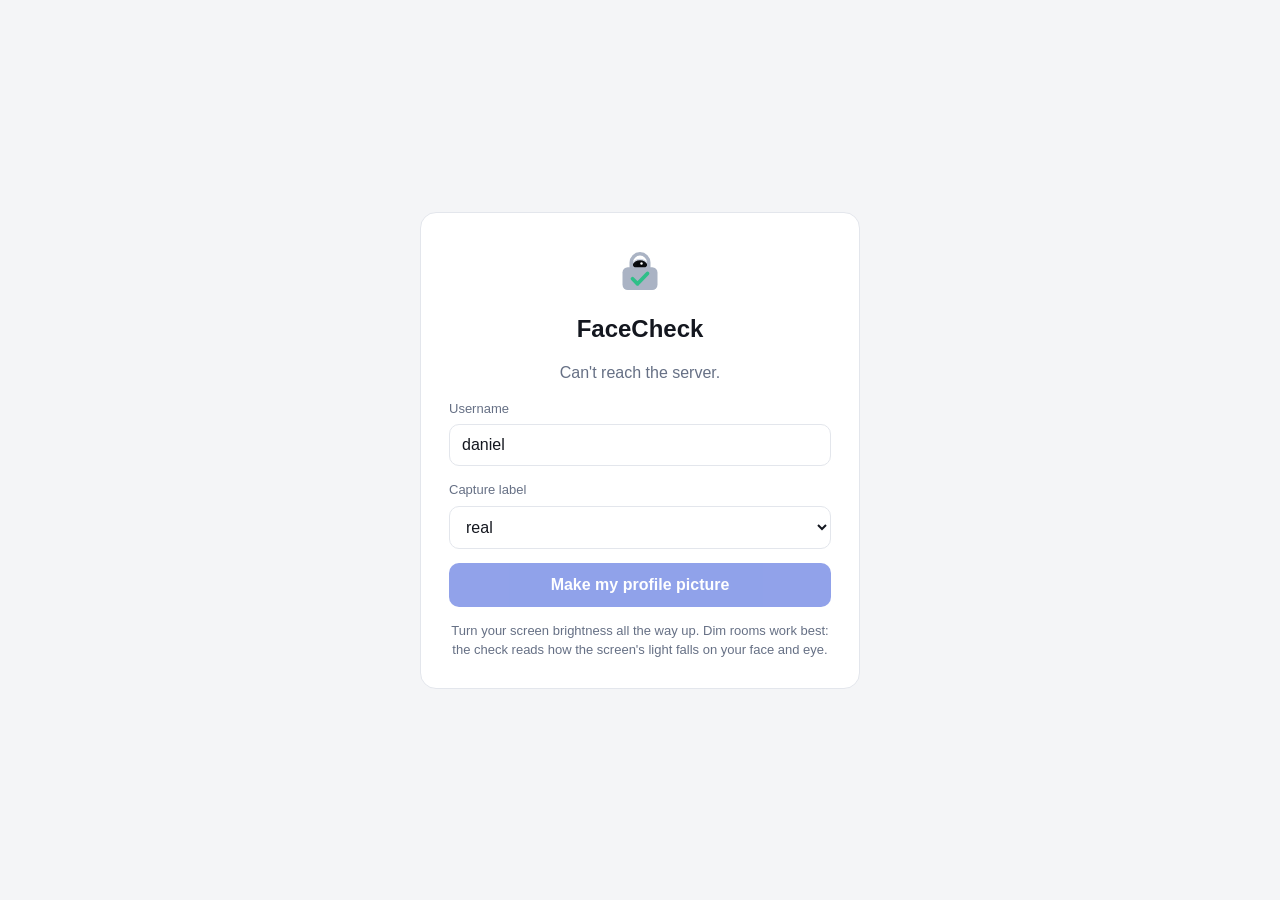
==== commit 66a73081: "New mark: a padlock with a green check and an eye behind it An eye peeks out above the lock body, fr" ====
--- a/web/app/index.html
+++ b/web/app/index.html
@@ -16,7 +16,7 @@
   <section id="home" class="screen">
     <div class="card center">
       <div class="logo" aria-hidden="true">
-        <svg viewBox="0 0 48 48" width="56" height="56"><path d="M24 4 8 10v12c0 10 7 18 16 22 9-4 16-12 16-22V10L24 4Z" fill="currentColor" opacity=".16"/><path d="M24 4 8 10v12c0 10 7 18 16 22 9-4 16-12 16-22V10L24 4Z" fill="none" stroke="currentColor" stroke-width="2.5" stroke-linejoin="round"/><path d="m17 24 5 5 9-10" fill="none" stroke="currentColor" stroke-width="3" stroke-linecap="round" stroke-linejoin="round"/></svg>
+        <svg viewBox="0 0 48 48" width="56" height="56"><title>FaceCheck</title><path d="M24 15.9c-3.6 0-6.3 2.6-7.2 4.6.9 2 3.6 4.6 7.2 4.6s6.3-2.6 7.2-4.6c-.9-2-3.6-4.6-7.2-4.6Z" fill="#0a0c10" stroke="#cfd6e4" stroke-width="1.4" stroke-linejoin="round"/><circle cx="24" cy="20.5" r="2.9" fill="#05070b"/><circle cx="25.3" cy="19.2" r="1.05" fill="#ffffff"/><path d="M16.5 22.5v-4a7.5 7.5 0 0 1 15 0v4" fill="none" stroke="#aab3c4" stroke-width="3" stroke-linecap="round"/><rect x="9" y="22.5" width="30" height="19.5" rx="4.5" fill="#aab3c4"/><path d="m17.6 32.4 4.3 4.3 8.5-8.9" fill="none" stroke="#2fbf88" stroke-width="3.2" stroke-linecap="round" stroke-linejoin="round"/></svg>
       </div>
       <h1>FaceCheck</h1>
       <p id="injectNote" class="testNote" hidden>Attack test: the camera is replaced by the live face swap</p>
@@ -31,8 +31,8 @@
           </select>
         </label>
       </div>
-      <button id="btnTest" class="secondary" hidden>Run a test check</button>
-      <button id="btnEnroll" class="primary">Enroll my face</button>
+      <button id="btnTest" class="secondary" hidden>Verify me</button>
+      <button id="btnEnroll" class="primary">Make my profile picture</button>
       <p class="fine muted">Turn your screen brightness all the way up. Dim rooms work best: the check reads how the screen's light falls on your face and eye.</p>
     </div>
   </section>
--- a/web/app/camera.css
+++ b/web/app/camera.css
@@ -3,25 +3,27 @@
 #camera { padding: 0; background: #000; }
 .viewfinder { position: relative; width: 100vw; height: 100vh; overflow: hidden; }
 #video { width: 100%; height: 100%; object-fit: cover; transform: scaleX(-1); background: #000; }
+/* Selfie target. Like the eye ring: white while you line up, green once you are in it. */
 .guide { position: absolute; left: 50%; top: 50%; transform: translate(-50%, -50%);
   border: 3px dashed rgba(255,255,255,.9); border-radius: 50%; pointer-events: none;
-  transition: width .35s ease, height .35s ease; }
+  box-shadow: 0 0 0 1px rgba(0,0,0,.4);
+  transition: border-color var(--fast) var(--ease), box-shadow var(--fast) var(--ease); }
 .guide.selfie { width: 44vh; height: 58vh; }
 .guide.close { display: none; }
-.guide.locked { border-color: var(--ok); border-style: solid; }
-/* Iris ring. Before tracking it is a target at the centre; once the tracker has the eye it
-   sits on the iris at true size and becomes a readout. */
+.guide.locked { border-color: var(--ok); border-style: solid;
+  box-shadow: 0 0 0 1px rgba(0,0,0,.4), 0 0 32px var(--ok-soft); }
+/* The target. A fixed white outline in the middle of the screen: the person brings their
+   eye to it, which is what pins the working distance. It never moves; only its colour
+   changes, to green, once the eye is lined up. */
 .ring { position: absolute; left: 50%; top: 50%; transform: translate(-50%, -50%);
-  border: 2px solid rgba(255,255,255,.85); border-radius: 50%; pointer-events: none;
-  box-shadow: 0 0 0 1px rgba(0,0,0,.35);
-  transition: width var(--fast) var(--ease), height var(--fast) var(--ease),
-              left var(--fast) var(--ease), top var(--fast) var(--ease), border-color var(--fast); }
-.ring.tracked { border-color: var(--accent); box-shadow: 0 0 0 1px rgba(0,0,0,.45), 0 0 26px var(--accent-soft); }
-.ring.tracked.near { border-color: var(--ok); box-shadow: 0 0 0 1px rgba(0,0,0,.45), 0 0 30px var(--ok-soft); }
-.ring.tracked .eye { opacity: .3; }
+  border: 3px solid #fff; border-radius: 50%; pointer-events: none;
+  box-shadow: 0 0 0 1px rgba(0,0,0,.5), 0 0 24px rgba(0,0,0,.45);
+  transition: border-color var(--fast) var(--ease), box-shadow var(--fast) var(--ease); }
+.ring.locked { border-color: var(--ok); box-shadow: 0 0 0 1px rgba(0,0,0,.5), 0 0 30px var(--ok-soft); }
+.ring.locked .eye { border-color: var(--ok); opacity: .9; }
 
 /* Live readout while tracking. */
-.hud { position: absolute; left: 50%; bottom: 122px; transform: translateX(-50%);
+.hud { position: absolute; left: 50%; bottom: 186px; transform: translateX(-50%);
   display: flex; align-items: center; gap: 12px; padding: 11px 18px 11px 14px;
   background: rgba(10,12,16,.78); backdrop-filter: blur(14px); color: var(--text);
   border: 1px solid var(--line); border-radius: 999px; pointer-events: none;
@@ -37,8 +39,10 @@
 /* Eye outline around the iris ring. An eye is pointed at the corners, not round: two arcs
    meeting at a point each side. Built from one square rotated 45 degrees, with only the
    opposite corners rounded, which leaves the left and right corners sharp. */
-.ring .eye { position: absolute; left: 50%; top: 50%; width: 112%; height: 112%;
-  border: 2px solid rgba(255,255,255,.5); border-radius: 0 78% 0 78%;
+/* Sized off the ring, so it is scaled up by 1/RING_DRAW_SCALE to stay put while the ring
+   inside it shrinks: 112% / 0.8. */
+.ring .eye { position: absolute; left: 50%; top: 50%; width: 140%; height: 140%;
+  border: 2px solid rgba(255,255,255,.75); border-radius: 0 78% 0 78%;
   /* Applied right to left: rotate the square 45 degrees so the two square corners become
      the eye's inner and outer corners, then stretch sideways so it is wider than tall. */
   transform: translate(-50%, -50%) scaleX(1.7) rotate(-45deg); }
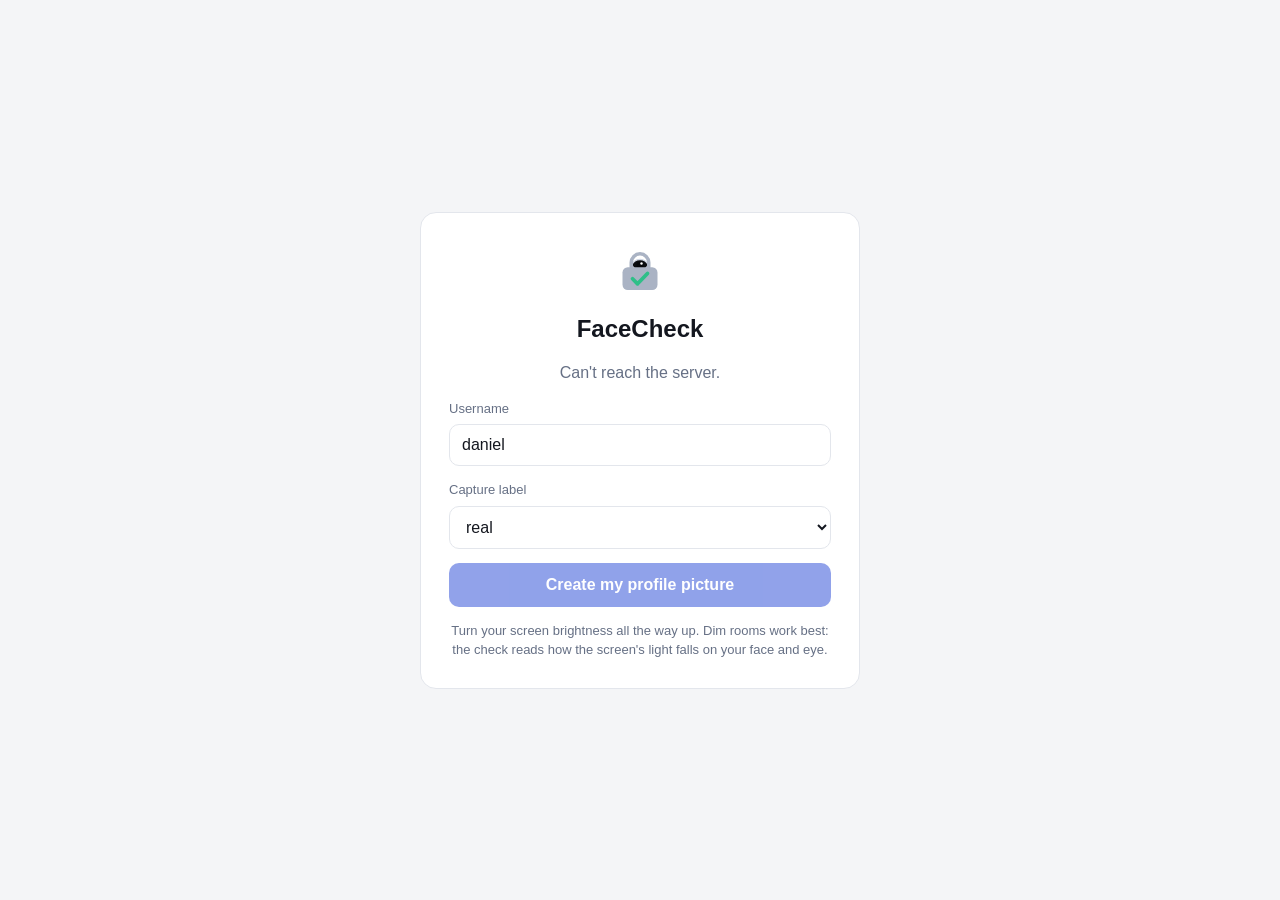
==== commit 68181f79: "Profile-picture wording everywhere The button JavaScript still said 'Enroll my face': the script tha" ====
--- a/web/app/index.html
+++ b/web/app/index.html
@@ -32,7 +32,7 @@
         </label>
       </div>
       <button id="btnTest" class="secondary" hidden>Verify me</button>
-      <button id="btnEnroll" class="primary">Make my profile picture</button>
+      <button id="btnEnroll" class="primary">Create my profile picture</button>
       <p class="fine muted">Turn your screen brightness all the way up. Dim rooms work best: the check reads how the screen's light falls on your face and eye.</p>
     </div>
   </section>
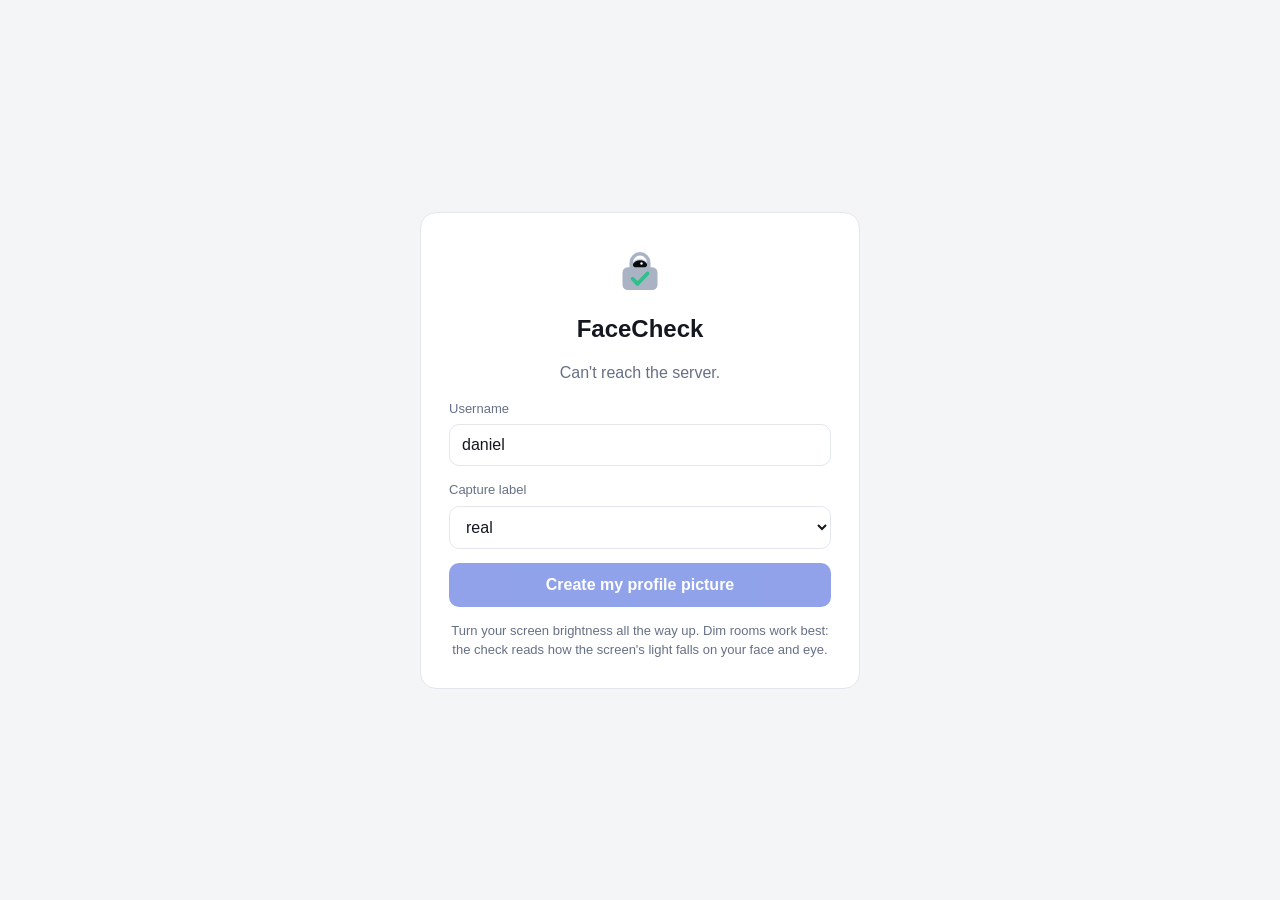
==== commit 86bde794: "Host the pages on Vercel, talking to the server directly Vercel hosts the pages only. A check upload" ====
--- a/web/app/index.html
+++ b/web/app/index.html
@@ -104,6 +104,7 @@
 
   <div id="toast" class="toast" hidden></div>
 </main>
+<script src="config.js"></script>
 <script src="app.js"></script>
 <script src="results.js"></script>
 <script type="module" src="track.js"></script>
--- a/web/app/camera.css
+++ b/web/app/camera.css
@@ -33,8 +33,8 @@
 .hud.hunting .hudDot { background: var(--text-3); animation: pulse 1.2s ease-in-out infinite; }
 .hud.warn { border-color: var(--warn); } .hud.warn .hudDot { background: var(--warn); }
 .hud.good { border-color: var(--ok); } .hud.good .hudDot { background: var(--ok); }
-.hudMain { font-size: 15px; font-weight: 650; line-height: 1.2; }
-.hudSub { font: 500 12px/1.3 var(--mono); color: var(--text-2); }
+.hudMain { font-size: 15px; font-weight: 650; line-height: 1.2; white-space: nowrap; }
+.hudSub { font: 500 12px/1.3 var(--mono); color: var(--text-2); white-space: nowrap; }
 @keyframes pulse { 0%, 100% { opacity: .35; } 50% { opacity: 1; } }
 /* Eye outline around the iris ring. An eye is pointed at the corners, not round: two arcs
    meeting at a point each side. Built from one square rotated 45 degrees, with only the
@@ -65,3 +65,23 @@
 #stage { position: fixed; inset: 0; background: #000; z-index: 50; cursor: none; }
 #shape { position: absolute; inset: 0; width: 100%; height: 100%; }
 
+
+/* Phones: the viewfinder is the whole screen, so the chrome has to stay out of the way. */
+@media (max-width: 480px) {
+  .banner { top: 14px; width: calc(100vw - 24px); padding: 12px 14px; }
+  .banner b { font-size: 17px; }
+  .banner { font-size: 14px; }
+  .banner small { font-size: 12px; }
+  .guide.selfie { width: 36vh; height: 48vh; }
+  .hud { bottom: 150px; padding: 9px 15px 9px 12px; gap: 10px; }
+  .hudMain { font-size: 14px; }
+  .hudSub { font-size: 11.5px; }
+  .countdownNum { font-size: 112px; }
+  .countdownNote { font-size: 17px; max-width: calc(100vw - 44px); }
+  .controls { bottom: 20px; gap: 10px; }
+}
+/* Short screens (landscape phones): keep the outline clear of the chrome. */
+@media (max-height: 520px) {
+  .guide.selfie { width: 34vh; height: 46vh; }
+  .hud { bottom: 118px; }
+}
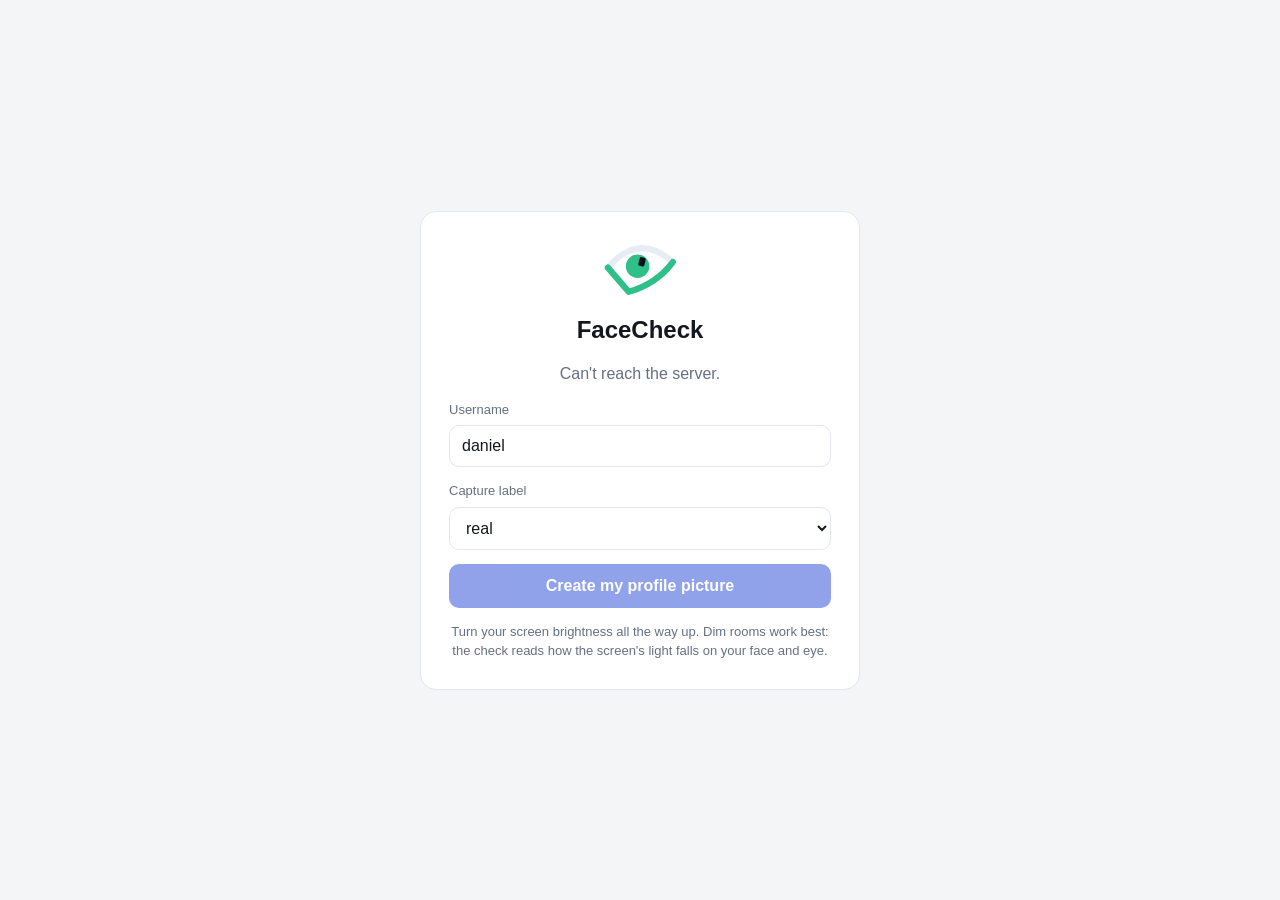
==== commit 35c62c0d: "Use the new FaceCheck mark An eye whose lower lid is a tick: the check and the thing it looks at in " ====
--- a/web/app/index.html
+++ b/web/app/index.html
@@ -16,7 +16,7 @@
   <section id="home" class="screen">
     <div class="card center">
       <div class="logo" aria-hidden="true">
-        <svg viewBox="0 0 48 48" width="56" height="56"><title>FaceCheck</title><path d="M24 15.9c-3.6 0-6.3 2.6-7.2 4.6.9 2 3.6 4.6 7.2 4.6s6.3-2.6 7.2-4.6c-.9-2-3.6-4.6-7.2-4.6Z" fill="#0a0c10" stroke="#cfd6e4" stroke-width="1.4" stroke-linejoin="round"/><circle cx="24" cy="20.5" r="2.9" fill="#05070b"/><circle cx="25.3" cy="19.2" r="1.05" fill="#ffffff"/><path d="M16.5 22.5v-4a7.5 7.5 0 0 1 15 0v4" fill="none" stroke="#aab3c4" stroke-width="3" stroke-linecap="round"/><rect x="9" y="22.5" width="30" height="19.5" rx="4.5" fill="#aab3c4"/><path d="m17.6 32.4 4.3 4.3 8.5-8.9" fill="none" stroke="#2fbf88" stroke-width="3.2" stroke-linecap="round" stroke-linejoin="round"/></svg>
+        <svg class="fcMark" viewBox="0 0 112 84" fill="none" aria-hidden="true"><g transform="translate(-4 -20)"><path d="M14 60 Q58 8 108 52" stroke="#E7ECF5" stroke-width="9" stroke-linecap="round"/><path d="M14 60 L44 95 Q84 84 108 52" stroke="#2FBF88" stroke-width="9" stroke-linecap="round" stroke-linejoin="round"/><circle cx="57" cy="58" r="17" fill="#2FBF88"/><rect x="59" y="45" width="9" height="13" rx="2.5" transform="rotate(14 63 51)" fill="#0A0F1C"/></g></svg>
       </div>
       <h1>FaceCheck</h1>
       <p id="injectNote" class="testNote" hidden>Attack test: the camera is replaced by the live face swap</p>
--- a/web/app/style.css
+++ b/web/app/style.css
@@ -18,7 +18,8 @@
 .card { width: min(440px, 100%); background: var(--card); border: 1px solid var(--line);
   border-radius: 16px; padding: 28px; display: flex; flex-direction: column; gap: 14px; }
 .center { text-align: center; align-items: stretch; }
-.logo { color: var(--accent); display: flex; justify-content: center; }
+.logo { display: flex; justify-content: center; }
+.logo .fcMark { height: 58px; width: auto; }
 .warn { font-size: 46px; color: var(--yellow); line-height: 1; }
 h1 { font-size: 24px; margin: 0; }
 .muted { color: var(--muted); margin: 0; }
